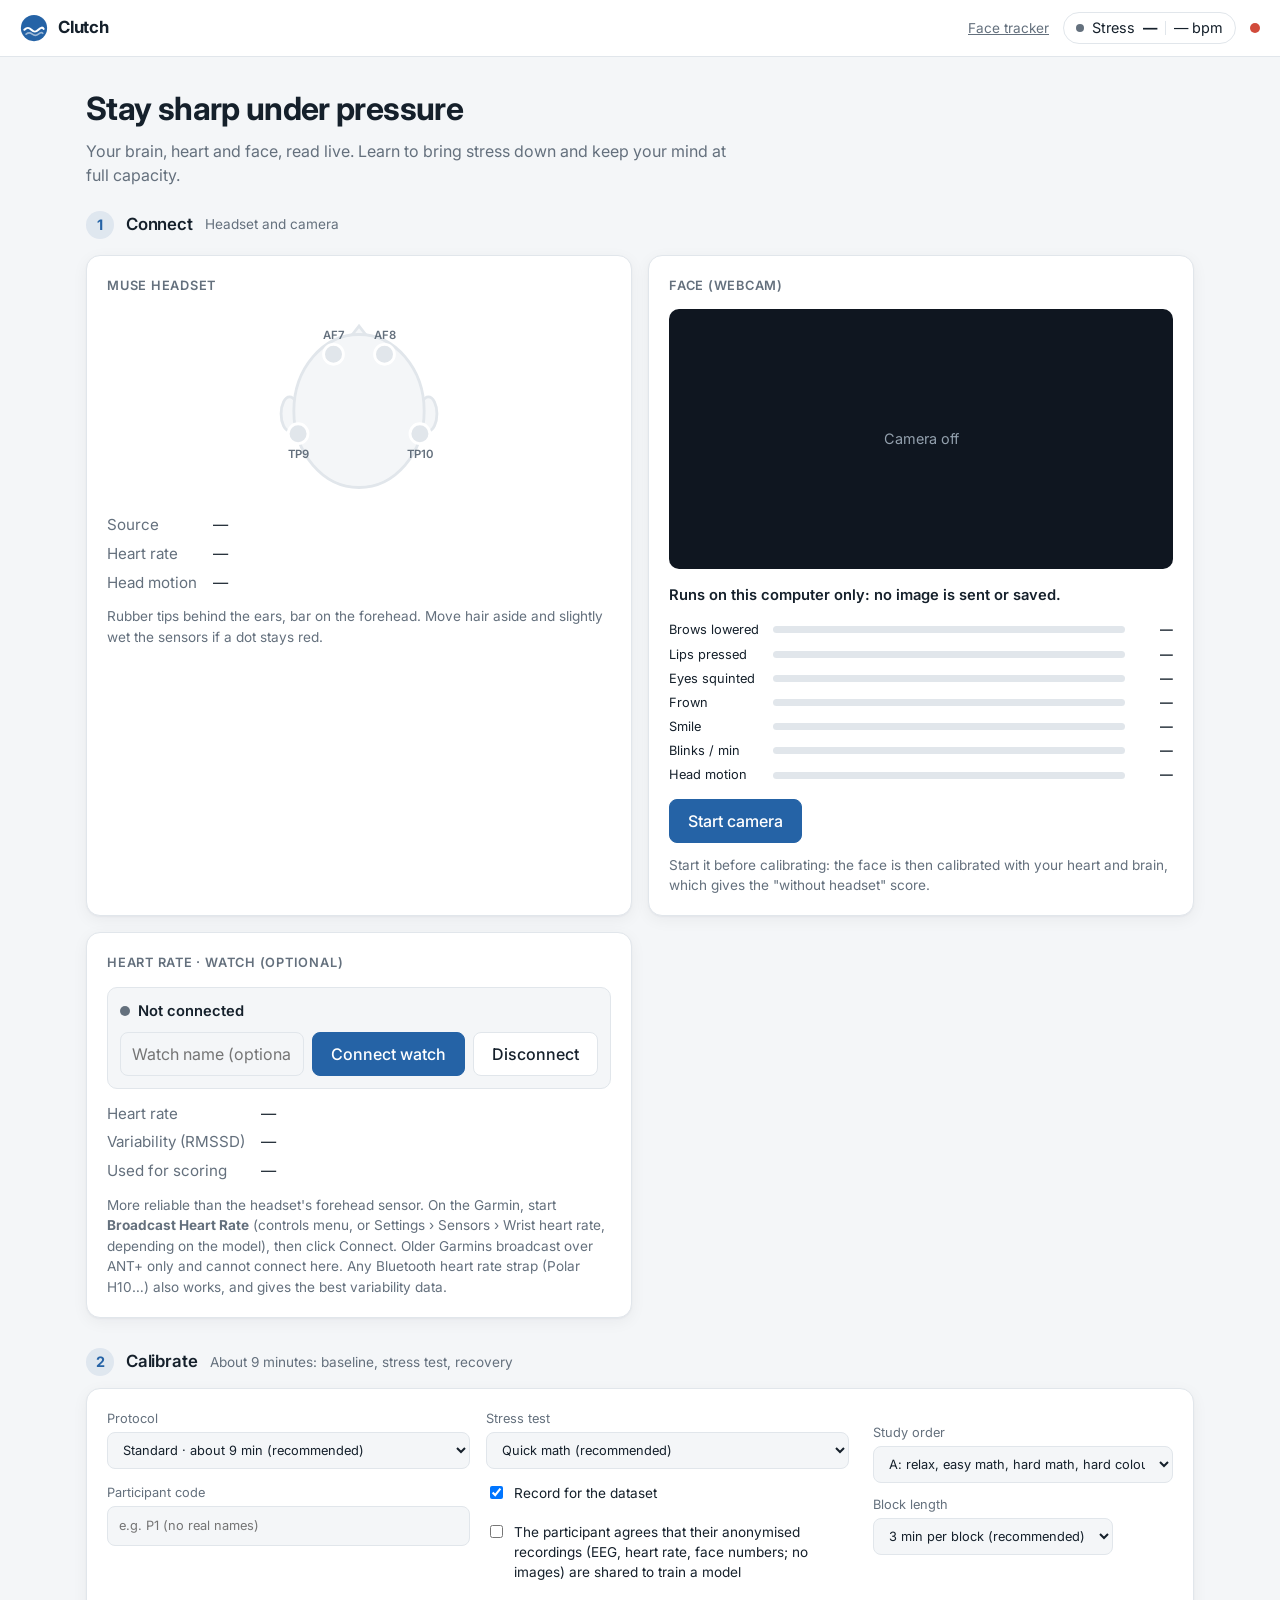
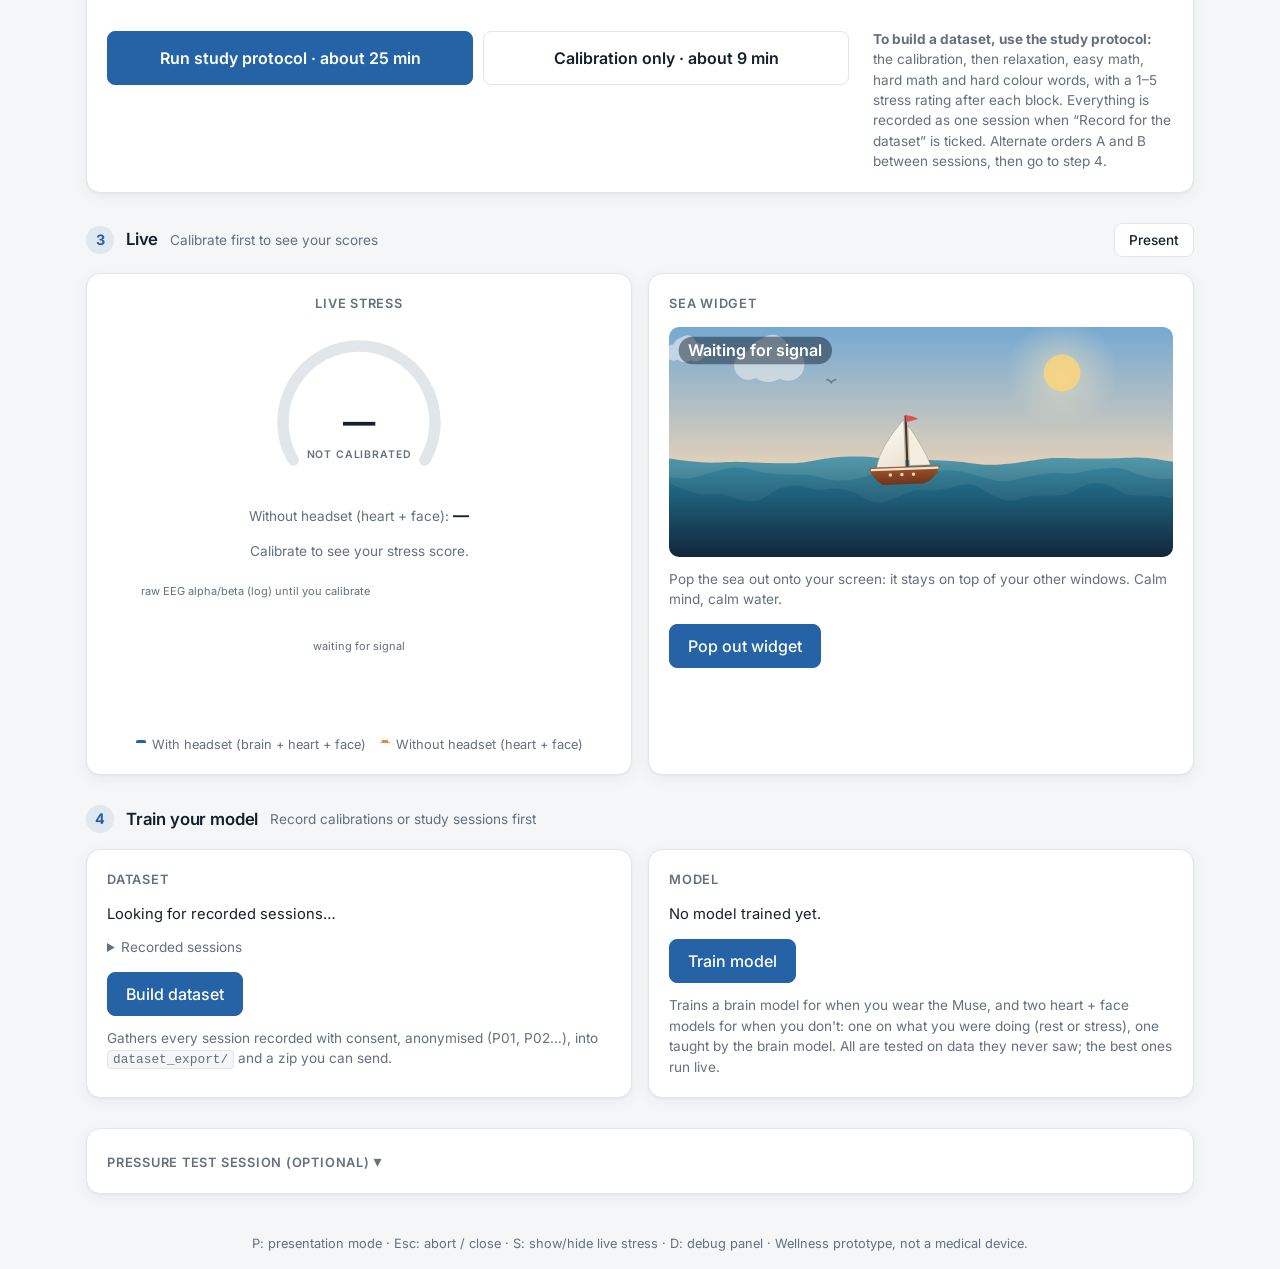
==== frontend/index.html @ f568e468 "Merge Riley's personal model; gauge: brain model with the headset, then personal model, trained hear" ====
<!doctype html>
<html lang="en">
<head>
  <meta charset="utf-8">
  <meta name="viewport" content="width=device-width, initial-scale=1">
  <title>Clutch</title>
  <!-- Font loads in the background so a slow network never blocks the page (falls back to system fonts) -->
  <link rel="stylesheet" href="https://fonts.googleapis.com/css2?family=Inter:wght@400;500;600;700&display=swap" media="print" onload="this.media='all'">
  <link rel="stylesheet" href="style.css">
</head>
<body>
  <header class="topbar">
    <div class="brand">
      <svg class="logo" viewBox="0 0 32 32" aria-hidden="true">
        <circle cx="16" cy="16" r="15" fill="var(--accent)"/>
        <path d="M5 18c3-3 5-3 8 0s5 3 8 0 5-3 6-1" fill="none" stroke="#fff" stroke-width="2.4" stroke-linecap="round"/>
        <path d="M7 23c2.5-2 4.5-2 7 0s4.5 2 7 0 4-2 5-1" fill="none" stroke="rgba(255,255,255,.55)" stroke-width="2" stroke-linecap="round"/>
      </svg>
      Clutch
    </div>
    <div class="topbar-right">
      <span id="phase-label" class="muted"></span>
      <a class="muted small" href="face.html" target="_blank">Face tracker</a>
      <span class="pill" id="live-pill" title="Live stress (press S to hide)">
        <span class="pill-dot" id="pill-dot"></span>
        Stress <b data-live="stress">—</b>
        <span class="sep"></span>
        <span data-live="hr">— bpm</span>
      </span>
      <span class="conn" id="conn" title="Connection to the Python server"></span>
    </div>
  </header>

  <main>
    <!-- SETUP -->
    <section id="screen-setup" class="screen active">
      <div class="hero">
        <h1>Stay sharp under pressure</h1>
        <p class="lead">Your brain, heart and face, read live. Learn to bring stress down and keep your mind at full capacity.</p>
      </div>

      <!-- STEP 1: CONNECT -->
      <div class="step-block">
        <div class="step-title"><span class="step-num" id="sn-1">1</span><h2>Connect</h2>
          <span class="step-state" id="ss-1">Headset and camera</span></div>
        <div class="grid two">
          <div class="card">
            <h2>Muse headset</h2>
            <div class="hs" id="hs-box" hidden>
              <div class="hs-status"><span class="hs-dot" id="hs-dot"></span><span id="hs-text">Not connected</span></div>
              <div class="hs-controls">
                <input id="hs-name" type="text" placeholder="Muse name (optional), e.g. Muse-3724" autocomplete="off">
                <button id="hs-connect" class="primary">Connect</button>
                <button id="hs-disconnect">Disconnect</button>
              </div>
              <p class="hs-log" id="hs-log"></p>
            </div>
            <div class="head-wrap" id="head-diagram"></div>
            <ul class="contact-why" id="contact-why"></ul>
            <dl class="stats">
              <dt>Source</dt><dd id="source-label">—</dd>
              <dt>Heart rate</dt><dd data-live="hr">—</dd>
              <dt>Head motion</dt><dd data-live="motion">—</dd>
            </dl>
            <p class="error" id="engine-error" hidden></p>
            <p class="hint">Rubber tips behind the ears, bar on the forehead. Move hair aside and slightly wet the
              sensors if a dot stays red.</p>
          </div>

          <div class="card">
            <h2>Face (webcam)</h2>
            <div class="cam">
              <video id="cam-video" playsinline muted></video>
              <canvas id="cam-overlay"></canvas>
              <div class="cam-off" id="cam-off">Camera off</div>
            </div>
            <p class="hs-status small" id="cam-status">Runs on this computer only: no image is sent or saved.</p>
            <div class="face-bars" id="face-bars"></div>
            <div class="row"><button id="cam-toggle" class="primary">Start camera</button></div>
            <p class="hint">Start it before calibrating: the face is then calibrated with your heart and brain, which
              gives the "without headset" score.</p>
          </div>

          <div class="card">
            <h2>Heart rate · watch (optional)</h2>
            <div class="hs">
              <div class="hs-status"><span class="hs-dot" id="watch-dot"></span><span id="watch-text">Not connected</span></div>
              <div class="hs-controls">
                <input id="watch-name" type="text" placeholder="Watch name (optional), e.g. Forerunner" autocomplete="off">
                <button id="watch-connect" class="primary">Connect watch</button>
                <button id="watch-disconnect">Disconnect</button>
              </div>
            </div>
            <dl class="stats">
              <dt>Heart rate</dt><dd id="watch-bpm">—</dd>
              <dt>Variability (RMSSD)</dt><dd id="watch-hrv">—</dd>
              <dt>Used for scoring</dt><dd id="watch-used">—</dd>
            </dl>
            <p class="hint">More reliable than the headset's forehead sensor. On the Garmin, start <b>Broadcast Heart
              Rate</b> (controls menu, or Settings › Sensors › Wrist heart rate, depending on the model), then click
              Connect. Older Garmins broadcast over ANT+ only and cannot connect here. Any Bluetooth heart rate strap
              (Polar H10…) also works, and gives the best variability data.</p>
          </div>
        </div>
      </div>

      <!-- STEP 2: CALIBRATE -->
      <div class="step-block">
        <div class="step-title"><span class="step-num" id="sn-2">2</span><h2>Calibrate</h2>
          <span class="step-state" id="ss-2">About 9 minutes: baseline, stress test, recovery</span></div>
        <div class="card calib-card">
          <div class="calib-grid">
            <label>Protocol
              <select id="protocol">
                <option value="standard">Standard · about 9 min (recommended)</option>
                <option value="short">Short · about 3 min (demo)</option>
              </select>
            </label>
            <label>Stress test
              <select id="stressor">
                <option value="math">Quick math (recommended)</option>
                <option value="stroop">Colour words (Stroop)</option>
                <option value="serial">Count down 1022 − 13 (hardest)</option>
              </select>
            </label>
            <label>Participant code
              <input id="ds-participant" type="text" placeholder="e.g. P1 (no real names)" autocomplete="off">
            </label>
            <div class="calib-checks">
              <label class="check"><input type="checkbox" id="ds-record" checked> Record for the dataset</label>
              <label class="check"><input type="checkbox" id="ds-consent"> The participant agrees that their anonymised
                recordings (EEG, heart rate, face numbers; no images) are shared to train a model</label>
            </div>
          </div>
          <div class="study-form">
            <label>Study order
              <select id="study-order">
                <option value="A">A: relax, easy math, hard math, hard colour words</option>
                <option value="B">B: relax, hard colour words, hard math, easy math</option>
              </select>
            </label>
            <label>Block length
              <select id="study-block">
                <option value="180">3 min per block (recommended)</option>
                <option value="120">2 min per block</option>
              </select>
            </label>
          </div>
          <div class="calib-buttons">
            <button id="btn-study" class="primary big-btn">Run study protocol · about 25 min</button>
            <button id="btn-calibrate" class="big-btn">Calibration only · about 9 min</button>
          </div>
          <p class="hint" id="ds-status"><b>To build a dataset, use the study protocol:</b> the calibration, then
            relaxation, easy math, hard math and hard colour words, with a 1–5 stress rating after each block. Everything
            is recorded as one session when “Record for the dataset” is ticked. Alternate orders A and B between sessions,
            then go to step 4.</p>
        </div>
      </div>

      <!-- STEP 3: LIVE -->
      <div class="step-block">
        <div class="step-title"><span class="step-num" id="sn-3">3</span><h2>Live</h2>
          <span class="step-state" id="ss-3">Calibrate first to see your scores</span>
          <button id="btn-present" class="present-btn" title="Full-screen view for a jury or a projector (P)">Present</button></div>
        <div class="grid two">
          <div class="card center">
            <h2>Live stress</h2>
            <div class="gauge" data-size="lg"></div>
            <div class="chips" id="signal-chips"></div>
            <p class="muted small" id="score-source"></p>
            <p class="body-score">Without headset (heart + face): <b data-live="stress-body">—</b></p>
            <p class="body-score" id="personal-score" hidden title="Ridge regression trained on your calibration: heart + face predict your EEG stress">Your personal model (heart + face): <b>—</b></p>
            <p class="body-score" id="ml-score-headset" hidden>Trained model with headset (brain): <b>—</b></p>
            <p class="body-score" id="ml-score" hidden>Trained model without headset (heart + face): <b data-live="stress-ml">—</b></p>
            <p class="muted small" id="calib-note">Calibrate to see your stress score.</p>
            <canvas id="chart-setup" class="chart" aria-label="Both scores over the last two minutes"></canvas>
            <div class="legend chart-legend">
              <span><i class="line-full"></i>With headset (brain + heart + face)</span>
              <span><i class="line-body"></i>Without headset (heart + face)</span>
            </div>
          </div>

          <div class="card">
            <h2>Sea widget</h2>
            <canvas id="sea-preview" class="sea-preview tall" aria-label="Boat on the sea, waves follow your stress"></canvas>
            <p class="hint">Pop the sea out onto your screen: it stays on top of your other windows. Calm mind, calm water.</p>
            <div class="row"><button id="btn-widget" class="primary">Pop out widget</button></div>
          </div>
        </div>
      </div>

      <!-- STEP 4: DATASET AND MODEL -->
      <div class="step-block">
        <div class="step-title"><span class="step-num" id="sn-4">4</span><h2>Train your model</h2>
          <span class="step-state" id="ss-4">Record calibrations or study sessions first</span></div>
        <div class="grid two">
          <div class="card">
            <h2>Dataset</h2>
            <p class="tr-line" id="tr-sessions">Looking for recorded sessions…</p>
            <details class="tr-details"><summary>Recorded sessions</summary><table class="mini" id="tr-session-table"></table></details>
            <div class="row"><button id="btn-build" class="primary">Build dataset</button></div>
            <p class="hint" id="tr-dataset">Gathers every session recorded with consent, anonymised (P01, P02…), into
              <code>dataset_export/</code> and a zip you can send.</p>
            <pre class="job-log" id="tr-log-dataset" hidden></pre>
          </div>
          <div class="card">
            <h2>Model</h2>
            <p class="tr-line" id="tr-model">No model trained yet.</p>
            <div class="row"><button id="btn-train" class="primary">Train model</button></div>
            <p class="hint">Trains a brain model for when you wear the Muse, and two heart + face models for when you
              don't: one on what you were doing (rest or stress), one taught by the brain model. All are tested on data
              they never saw; the best ones run live.</p>
            <pre class="job-log" id="tr-log-train" hidden></pre>
          </div>
        </div>

        <div id="tr-results" hidden>
          <div class="tr-kpis" id="tr-kpis"></div>
          <p class="hint tr-auc-note">AUC = how often a stress second scores above a calm second, on data the model
            never saw: 0.5 is a coin flip, 1.0 is perfect.</p>
          <div class="grid two">
            <div class="card"><h2>Which signals separate calm from stress</h2><div class="svg-chart" id="ch-models"></div></div>
            <div class="card"><h2>Learning curve</h2><div class="svg-chart" id="ch-learning"></div>
              <p class="hint" id="ch-learning-note"></p></div>
            <div class="card"><div class="card-head"><h2>Score on unseen data</h2><select id="tr-session-pick"></select></div>
              <div class="svg-chart" id="ch-timeline"></div>
              <p class="hint">10 s averages. Shaded: calm phases (green) and stress phases (red). The score should rise in red and fall in green.</p></div>
            <div class="card"><h2>Progress across trainings</h2><div class="svg-chart" id="ch-history"></div>
              <p class="hint" id="ch-history-note"></p></div>
          </div>
        </div>
      </div>

      <!-- OPTIONAL: PRESSURE TEST SESSION -->
      <details class="card session-card more">
        <summary><h2>Pressure test session (optional)</h2></summary>
        <p class="hint" id="durations"></p>
        <div class="session-form">
          <label>Participant
            <input id="participant" type="text" placeholder="e.g. P1" autocomplete="off">
          </label>
          <label>Reset condition
            <select id="condition">
              <option value="breathing">Guided breathing</option>
              <option value="rest">Quiet rest (control)</option>
            </select>
          </label>
          <button id="btn-start" class="primary">Start session</button>
        </div>
      </details>

      <div class="card debug" id="debug" hidden>
        <h2>Debug (simulated headset)</h2>
        <label>Force stress <input id="mock-stress" type="range" min="0" max="1" step="0.05" value="0.3">
          <span id="mock-stress-val">auto</span></label>
        <button id="mock-auto">Back to auto</button>
        <span class="muted" id="mock-true"></span>
      </div>
    </section>

    <!-- CALIBRATION (protocol and references: docs/methods.md) -->
    <section id="screen-calibration" class="screen">
      <div class="steps" id="calib-steps"></div>

      <!-- Baseline: low-demand "vanilla" task (Jennings et al., 1992), eyes open -->
      <div id="calib-rest" class="center calib-part" hidden>
        <h1>Baseline</h1>
        <p class="lead">Sit comfortably and keep your eyes on the circle. Press <b>Space</b> each time it turns
          <b class="blue-word">blue</b>. Nothing else to do: this records what <b>calm</b> looks like for you.</p>
        <div class="vanilla-wrap"><div class="vanilla" id="vanilla"></div></div>
        <div class="progress"><div class="bar" id="calib-bar"></div></div>
        <p class="timer" id="calib-timer"></p>
        <div class="contact small" data-live="contact"></div>
      </div>

      <!-- Self-report: STAI-6 (Marteau & Bekker, 1992) -->
      <div id="calib-survey" class="calib-part" hidden>
        <h1>How do you feel right now?</h1>
        <p class="lead">Answer quickly, about this very moment. There are no right or wrong answers.</p>
        <form id="stai-form" class="stai"></form>
        <button id="stai-submit" class="primary" disabled>Continue</button>
      </div>

      <!-- Stressor: TSST serial subtraction (Kirschbaum et al., 1993) with MIST time pressure and
           social comparison (Dedovic et al., 2005) -->
      <div id="calib-stress" class="center calib-part" hidden>
        <h1>Stress test</h1>
        <p class="lead" id="stress-lead"></p>
        <div class="big-timer" id="sub-timer">120</div>
        <div class="problem" id="sub-prompt"></div>
        <input id="sub-answer" class="answer" type="text" inputmode="numeric" autocomplete="off" placeholder="Next number, then Enter">
        <div class="stroop-keys" id="stroop-keys" hidden>
          <span><kbd>R</kbd> red</span><span><kbd>G</kbd> green</span><span><kbd>B</kbd> blue</span><span><kbd>Y</kbd> yellow</span>
        </div>
        <div class="progress thin"><div class="bar" id="sub-limit-bar"></div></div>
        <div class="feedback" id="sub-feedback"></div>
        <div class="compare">
          <div class="cmp-row"><span>You</span><div class="cmp-track"><div class="cmp-bar you" id="cmp-you"></div></div><b id="cmp-you-val">0%</b></div>
          <div class="cmp-row"><span>Average participant</span><div class="cmp-track"><div class="cmp-bar avg" id="cmp-avg"></div></div><b id="cmp-avg-val">0%</b></div>
        </div>
        <div class="contact small" data-live="contact"></div>
      </div>

      <!-- Recovery: quiet rest after the stressor -->
      <div id="calib-recovery" class="center calib-part" hidden>
        <h1>Recovery</h1>
        <p class="lead">The test is over. Sit quietly, eyes open on the dot, and let your body settle.</p>
        <div class="fixation"></div>
        <div class="progress"><div class="bar" id="rec-bar"></div></div>
        <p class="timer" id="rec-timer"></p>
      </div>

      <!-- Study protocol: relaxation block (EPIStress used a relaxation video), eyes open -->
      <div id="calib-relax" class="center calib-part" hidden>
        <h1>Relax</h1>
        <p class="lead">Watch the sea, breathe normally and keep your eyes open. Nothing to do.</p>
        <canvas id="relax-sea" class="relax-sea" aria-label="Calm sea"></canvas>
        <div class="progress"><div class="bar" id="relax-bar"></div></div>
        <p class="timer" id="relax-timer"></p>
        <div class="contact small" data-live="contact"></div>
      </div>

      <!-- Study protocol: stress rating after each block (1-5, as in EPIStress) -->
      <div id="calib-rating" class="center calib-part" hidden>
        <h1>How stressed did you feel during that block?</h1>
        <p class="lead" id="rating-block"></p>
        <div class="rating-row" id="rating-row"></div>
        <p class="hint">Click a number or press 1-5.</p>
      </div>

      <div id="calib-study" class="calib-part" hidden>
        <h1>Study complete</h1>
        <p class="lead" id="study-lead"></p>
        <table class="mini study-table" id="study-table"></table>
        <p class="hint">Export the recording with tools/export_dataset.py, then run python ml/run.py dataset_export.</p>
        <div class="row"><button id="study-done" class="primary">Done</button></div>
      </div>

      <div id="calib-report" class="calib-part" hidden>
        <h1>Your stress profile</h1>
        <p class="lead" id="report-lead"></p>
        <div class="report-grid" id="report-signals"></div>
        <p class="insight" id="report-summary"></p>
        <p class="hint" id="report-debrief"></p>
        <details class="refs">
          <summary>Method and references</summary>
          <p>Baseline: low-demand "vanilla" task with eyes open (Jennings et al., 1992; Barry et al., 2007).
            Stressor: quick math in the style of the Montreal Imaging Stress Task (Dedovic et al., 2005), colour words
            (Stroop, 1935; Renaud &amp; Blondin, 1997) or serial subtraction from the Trier Social Stress Test
            (Kirschbaum et al., 1993), all with MIST time pressure and social comparison; uncontrollable,
            socially evaluated tasks give the strongest stress responses (Dickerson &amp; Kemeny, 2004). Self-report:
            six-item STAI (Marteau &amp; Bekker, 1992). Signal selection: Cohen's d &ge; 0.5 (Cohen, 1988).
            EEG band power: Welch (1967); alpha and cognitive state: Klimesch (1999); Muse validity: Krigolson et al. (2017).
            Full list: docs/methods.md.</p>
        </details>
        <div class="row">
          <button id="calib-continue" class="primary">Continue</button>
          <button id="calib-retry">Redo calibration</button>
        </div>
      </div>
    </section>

    <!-- TASK (warm-up, round 1, round 2) -->
    <section id="screen-task" class="screen">
      <div class="task-head">
        <h1 id="task-title">Round 1</h1>
        <div class="task-meta">
          <span>Score <b id="task-score">0</b></span>
          <span class="timer big-timer" id="task-timer">90</span>
        </div>
      </div>
      <p class="lead" id="task-instructions"></p>
      <div class="problem" id="problem">—</div>
      <input id="answer" class="answer" type="text" inputmode="numeric" autocomplete="off" placeholder="Answer, then Enter">
      <div class="progress thin" id="problem-bar-wrap"><div class="bar" id="problem-bar"></div></div>
      <div class="feedback" id="feedback"></div>
      <div class="press-start" id="task-ready">
        <p id="task-ready-text"></p>
        <button class="primary" id="task-go">Start</button>
      </div>
    </section>

    <!-- RESET -->
    <section id="screen-reset" class="screen">
      <div class="center">
        <h1 id="reset-title">Breathe</h1>
        <p class="lead" id="reset-lead"></p>
        <div class="breath-wrap" id="breath-wrap">
          <div class="breath" id="breath"></div>
          <div class="breath-label" id="breath-label">Breathe in</div>
        </div>
        <div class="reset-live" id="reset-live">
          <div class="gauge" data-size="md"></div>
          <div class="hr-block"><span class="muted">Heart rate</span><div class="big" data-live="hr-big">—</div><span class="muted">bpm</span></div>
        </div>
        <canvas id="chart-reset" class="chart"></canvas>
        <p class="timer" id="reset-timer"></p>
      </div>
    </section>

    <!-- RESULTS -->
    <section id="screen-results" class="screen">
      <p class="eyebrow" id="results-eyebrow"></p>
      <h1 class="headline" id="results-headline"></h1>
      <div class="stat-cards" id="stat-cards"></div>

      <div class="grid two">
        <div class="card">
          <h2>What stress costs you</h2>
          <p class="insight" id="perf-insight"></p>
          <canvas id="chart-perf" class="chart tall"></canvas>
          <p class="hint">Accuracy and response time for every answer in both rounds, grouped by your stress at that moment.</p>
        </div>
        <div class="card">
          <h2>Stress over the session</h2>
          <canvas id="chart-results" class="chart tall"></canvas>
          <div class="legend" id="results-legend"></div>
        </div>
      </div>
      <p class="muted small" id="results-file"></p>
      <div class="row">
        <button id="btn-new" class="primary">New session</button>
        <button id="btn-widget-2">Pop out widget</button>
      </div>
    </section>
  </main>

  <!-- Presentation mode: big, readable from the back of a room (P to toggle, Esc to close) -->
  <div class="present" id="present" hidden>
    <button class="present-close" id="present-close">Close (Esc)</button>
    <div class="present-scores">
      <div class="pscore"><span>With headset</span><b id="p-full">—</b><small>brain + heart + face</small></div>
      <div class="pscore body"><span>Without headset</span><b id="p-body">—</b><small>heart + face only</small></div>
    </div>
    <canvas id="present-sea" class="present-sea" aria-label="Boat on the sea, waves follow stress"></canvas>
    <canvas id="present-chart" class="present-chart" aria-label="Both scores over the last three minutes"></canvas>
    <div class="legend chart-legend present-legend">
      <span><i class="line-full"></i>With headset</span><span><i class="line-body"></i>Without headset</span>
    </div>
  </div>

  <footer class="muted">P: presentation mode · Esc: abort / close · S: show/hide live stress · D: debug panel · Wellness prototype, not a medical device.</footer>
  <script src="widget.js"></script>
  <script src="app.js"></script>
  <script src="training.js"></script>
  <script type="module" src="face-sensor.js"></script>
</body>
</html>
---- frontend/style.css ----
:root {
  --bg: #f4f6f8;
  --surface: #ffffff;
  --text: #15202b;
  --muted: #64707d;
  --border: #e1e6eb;
  --accent: #2563a6;
  --accent-soft: rgba(37, 99, 166, 0.1);
  --good: #1f9d6b;
  --fair: #d08a12;
  --bad: #d14b3b;
  --shadow: 0 1px 2px rgba(16, 24, 40, 0.04), 0 4px 16px rgba(16, 24, 40, 0.05);
  --radius: 14px;
  color-scheme: light;
}

@media (prefers-color-scheme: dark) {
  :root:not([data-theme="light"]) {
    --bg: #0f1620;
    --surface: #17212d;
    --text: #e8edf2;
    --muted: #93a0ad;
    --border: #253241;
    --accent: #5b9be0;
    --accent-soft: rgba(91, 155, 224, 0.14);
    --shadow: none;
    color-scheme: dark;
  }
}
:root[data-theme="dark"] {
  --bg: #0f1620; --surface: #17212d; --text: #e8edf2; --muted: #93a0ad; --border: #253241;
  --accent: #5b9be0; --accent-soft: rgba(91, 155, 224, 0.14); --shadow: none; color-scheme: dark;
}

* { box-sizing: border-box; }
[hidden] { display: none !important; }
body {
  margin: 0;
  background: var(--bg);
  color: var(--text);
  font: 16px/1.5 Inter, system-ui, -apple-system, "Segoe UI", Roboto, sans-serif;
  min-height: 100vh;
  display: flex;
  flex-direction: column;
  transition: background 1.2s ease, color 1.2s ease;
}
main { flex: 1; width: 100%; max-width: 1140px; margin: 0 auto; padding: 28px 16px; }
h1 { font-size: 2rem; margin: 0 0 6px; font-weight: 700; letter-spacing: -0.02em; }
h2 { font-size: 0.8rem; margin: 0 0 14px; font-weight: 600; text-transform: uppercase; letter-spacing: 0.06em; color: var(--muted); }
.lead { color: var(--muted); margin: 0 0 24px; max-width: 640px; }
.muted { color: var(--muted); }
.small { font-size: 0.85rem; }
.hint { color: var(--muted); font-size: 0.85rem; margin: 12px 0 0; }
.error { color: var(--bad); font-size: 0.9rem; }
.center { text-align: center; }
.center .lead { margin-left: auto; margin-right: auto; }
.row { display: flex; gap: 10px; flex-wrap: wrap; margin-top: 14px; }

/* Top bar */
.topbar {
  display: flex; justify-content: space-between; align-items: center;
  padding: 12px 20px; border-bottom: 1px solid var(--border); background: var(--surface);
  position: sticky; top: 0; z-index: 5; transition: background 1.2s ease, border-color 1.2s ease;
}
.brand { display: flex; align-items: center; gap: 10px; font-weight: 700; font-size: 1.05rem; letter-spacing: -0.01em; }
.logo { width: 28px; height: 28px; }
.topbar-right { display: flex; align-items: center; gap: 14px; font-size: 0.9rem; }
.pill { border: 1px solid var(--border); border-radius: 999px; padding: 4px 12px; display: flex; gap: 8px; align-items: center; background: var(--surface); }
.pill .sep { width: 1px; height: 14px; background: var(--border); }
.pill.hidden { visibility: hidden; }
.pill-dot { width: 8px; height: 8px; border-radius: 50%; background: var(--muted); transition: background 0.6s; }
.conn { width: 10px; height: 10px; border-radius: 50%; background: var(--bad); }
.conn.on { background: var(--good); }

.screen { display: none; animation: fade-in 0.45s ease; }
.screen.active { display: block; }
@keyframes fade-in { from { opacity: 0; transform: translateY(6px); } to { opacity: 1; transform: none; } }

.hero { margin-bottom: 22px; }

/* Presentation mode */
.present {
  position: fixed; inset: 0; z-index: 50; padding: 28px 36px; color: #eef4f8;
  background: radial-gradient(ellipse at 50% 20%, #1d3a52 0%, #0f1c2a 60%, #0a121b 100%);
  display: grid; grid-template-columns: minmax(260px, 1fr) 2fr; grid-template-rows: 1fr auto auto; gap: 18px 28px;
}
.present-close { position: absolute; top: 14px; right: 18px; background: rgba(255, 255, 255, 0.08); color: #eef4f8; border-color: rgba(255, 255, 255, 0.2); }
.present-scores { display: grid; gap: 18px; align-content: center; }
.pscore { display: grid; gap: 2px; padding: 18px 22px; border-radius: 16px; background: rgba(255, 255, 255, 0.05); border: 1px solid rgba(255, 255, 255, 0.1); }
.pscore span { font-size: 1rem; text-transform: uppercase; letter-spacing: 0.08em; color: #a9bccb; font-weight: 600; }
.pscore b { font-size: clamp(4rem, 9vw, 7.5rem); line-height: 1; font-variant-numeric: tabular-nums; transition: color 0.6s; }
.pscore small { color: #a9bccb; font-size: 0.95rem; }
.pscore.body { border-style: dashed; }
.present-sea { width: 100%; height: 100%; min-height: 240px; border-radius: 16px; }
.present-chart { grid-column: 1 / -1; width: 100%; height: 26vh; }
.present-legend { grid-column: 1 / -1; color: #a9bccb; font-size: 0.95rem; }
.present .chart-legend .line-full { border-color: #5b9be0; }
@media (max-width: 760px) {
  .present { grid-template-columns: 1fr; grid-template-rows: auto 200px auto auto; overflow: auto; padding: 20px 16px; }
}

/* Home page: three numbered steps */
.step-block { margin-bottom: 30px; }
.step-title { display: flex; align-items: center; gap: 12px; margin-bottom: 12px; flex-wrap: wrap; }
.step-title h2 { margin: 0; font-size: 1.05rem; text-transform: none; letter-spacing: -0.01em; color: var(--text); }
.step-num { width: 28px; height: 28px; border-radius: 50%; display: inline-flex; align-items: center; justify-content: center;
  font-weight: 700; font-size: 0.9rem; background: var(--accent-soft); color: var(--accent); transition: background 0.4s, color 0.4s; }
.step-num.done { background: var(--good); color: #fff; }
.step-state { color: var(--muted); font-size: 0.85rem; }
.step-state.ok { color: var(--good); font-weight: 500; }
.present-btn { margin-left: auto; padding: 6px 14px; font-size: 0.85rem; }
.calib-card { display: grid; grid-template-columns: 1fr minmax(220px, 300px); gap: 24px; align-items: start; }
.calib-grid { display: grid; grid-template-columns: 1fr 1fr; gap: 4px 16px; }
.calib-grid label { margin-bottom: 10px; }
.calib-checks { display: grid; gap: 8px; align-content: center; }
.calib-actions { display: grid; gap: 10px; }
.big-btn { padding: 14px 18px; font-size: 1rem; font-weight: 600; }
.calib-actions .hint { margin: 0; }
.sea-preview.tall { height: 230px; }
.chart-legend { justify-content: center; margin-top: 6px; }
.chart-legend i { display: inline-block; width: 16px; height: 0; border-top: 3px solid; vertical-align: 3px; margin-right: 6px; }
.chart-legend .line-full { border-color: var(--accent); }
.chart-legend .line-body { border-color: #e08a3c; border-top-style: dashed; }
details.more summary { cursor: pointer; list-style: none; }
details.more summary::-webkit-details-marker { display: none; }
details.more summary h2 { display: inline; margin: 0; }
details.more summary::after { content: " ▾"; color: var(--muted); }
details.more[open] summary { margin-bottom: 12px; }
details.more .session-form { margin-top: 8px; }
@media (max-width: 760px) {
  .calib-card { grid-template-columns: 1fr; }
  .calib-grid { grid-template-columns: 1fr; }
}
.grid { display: grid; grid-template-columns: repeat(auto-fit, minmax(300px, 1fr)); gap: 16px; }
.grid.two { grid-template-columns: repeat(auto-fit, minmax(380px, 1fr)); margin-top: 16px; }
.card { background: var(--surface); border: 1px solid var(--border); border-radius: var(--radius); padding: 20px; box-shadow: var(--shadow); }
.card.warn { border-color: var(--fair); margin: 24px auto 0; max-width: 560px; }
.session-card { margin-top: 0; }
.session-card h2 { margin-bottom: 4px; }
.session-card .hint { margin: 0; max-width: 360px; }
.session-form { display: flex; gap: 12px; align-items: flex-end; flex-wrap: wrap; }
.session-form label { margin: 0; min-width: 160px; }
.dataset-card { margin-top: 16px; }
.dataset-form { display: grid; grid-template-columns: minmax(180px, 240px) 1fr; gap: 6px 20px; align-items: center; }
.dataset-form label { margin: 0; }
label.check { display: flex; gap: 8px; align-items: flex-start; color: var(--text); font-size: 0.85rem; }
label.check input { margin-top: 3px; }
.dataset-form label.check:last-child { grid-column: 1 / -1; }
code { font: 0.8rem ui-monospace, Consolas, monospace; background: var(--bg); border: 1px solid var(--border); border-radius: 4px; padding: 1px 5px; }
@media (max-width: 600px) { .dataset-form { grid-template-columns: 1fr; } }
.debug { margin-top: 16px; display: flex; flex-wrap: wrap; gap: 16px; align-items: center; }
.debug h2 { margin: 0; }

label { display: block; font-size: 0.8rem; color: var(--muted); margin-bottom: 12px; }
input[type="text"], select {
  display: block; width: 100%; margin-top: 4px; padding: 9px 11px; font: inherit; color: var(--text);
  background: var(--bg); border: 1px solid var(--border); border-radius: 8px;
}
button {
  font: inherit; font-weight: 500; padding: 9px 18px; border-radius: 8px; border: 1px solid var(--border);
  background: var(--surface); color: var(--text); cursor: pointer; transition: filter 0.15s, transform 0.1s;
}
button.primary { background: var(--accent); color: #fff; border-color: var(--accent); }
button:hover { filter: brightness(1.06); }
button:active { transform: translateY(1px); }
button:disabled { opacity: 0.5; cursor: default; }

.stats { display: grid; grid-template-columns: auto 1fr; gap: 6px 16px; margin: 14px 0 0; font-size: 0.95rem; }
.stats dt { color: var(--muted); }
.stats dd { margin: 0; font-variant-numeric: tabular-nums; }

/* Head diagram (top view) */
.head-wrap { display: flex; justify-content: center; }
.head-wrap svg { width: 170px; height: auto; }
.head-wrap .skull { fill: var(--bg); stroke: var(--border); stroke-width: 2; }
.head-wrap .sensor { fill: var(--border); stroke: var(--surface); stroke-width: 2; transition: fill 0.5s; }
.head-wrap .sensor.good { fill: var(--good); }
.head-wrap .sensor.fair { fill: var(--fair); }
.head-wrap .sensor.bad { fill: var(--bad); }
.head-wrap text { font-size: 8px; fill: var(--muted); font-weight: 600; }

.contact { display: flex; gap: 14px; }
.contact .sensor { display: flex; flex-direction: column; align-items: center; font-size: 0.75rem; color: var(--muted); gap: 4px; }
.contact .dot { width: 20px; height: 20px; border-radius: 50%; background: var(--border); transition: background 0.5s; }
.contact .dot.good { background: var(--good); }
.contact .dot.fair { background: var(--fair); }
.contact .dot.bad { background: var(--bad); }
.contact.small { justify-content: center; margin-top: 18px; }

/* Face camera */
.cam { position: relative; width: 100%; aspect-ratio: 4 / 3; max-height: 260px; background: #0f1620; border-radius: 10px; overflow: hidden; }
.cam video, .cam canvas { position: absolute; inset: 0; width: 100%; height: 100%; object-fit: cover; }
.cam video { transform: scaleX(-1); }   /* mirror, like a selfie */
.cam-off { position: absolute; inset: 0; display: flex; align-items: center; justify-content: center; color: #93a0ad; font-size: 0.9rem; }
.face-bars { display: grid; gap: 5px; margin-top: 10px; font-size: 0.8rem; }
.face-bar { display: grid; grid-template-columns: 96px 1fr 40px; align-items: center; gap: 8px; }
.face-bar .track { height: 7px; background: var(--border); border-radius: 4px; overflow: hidden; }
.face-bar .fill { height: 100%; width: 0; background: var(--accent); transition: width 0.4s; }
.face-bar b { font-variant-numeric: tabular-nums; text-align: right; font-weight: 600; }
.brain-row { display: grid; grid-template-columns: 120px 1fr; gap: 12px; align-items: center; margin-top: 6px; }
.mini-head { width: 120px; height: auto; }
.mini-head .skull { fill: var(--bg); stroke: var(--border); stroke-width: 2; }
.mini-head text { font-size: 8px; fill: var(--muted); font-weight: 600; }
table.mini { width: 100%; border-collapse: collapse; font-size: 0.82rem; margin-top: 6px; font-variant-numeric: tabular-nums; }
table.mini td { padding: 3px 4px; border-bottom: 1px solid var(--border); }
table.mini td:not(:first-child) { text-align: right; }
.body-score { margin: 8px 0 0; font-size: 0.85rem; color: var(--muted); }
.body-score b { color: var(--text); font-size: 1rem; }

/* Headset connection */
.hs { border: 1px solid var(--border); border-radius: 10px; padding: 12px; margin-bottom: 14px; background: var(--bg); }
.hs-status { display: flex; align-items: center; gap: 8px; font-weight: 600; font-size: 0.92rem; }
.hs-dot { width: 10px; height: 10px; border-radius: 50%; background: var(--muted); flex: none; }
.hs-dot.ok { background: var(--good); }
.hs-dot.busy { background: var(--fair); animation: pulse 1.2s ease-in-out infinite; }
.hs-dot.err { background: var(--bad); }
@keyframes pulse { 50% { opacity: 0.35; } }
.hs-controls { display: flex; gap: 8px; margin-top: 10px; flex-wrap: wrap; }
.hs-controls input { flex: 1 1 160px; margin: 0; }
.hs-log { font-family: ui-monospace, Consolas, monospace; font-size: 0.72rem; color: var(--muted); margin: 8px 0 0;
  white-space: pre-wrap; word-break: break-all; max-height: 3.6em; overflow: hidden; }

.contact-why { list-style: none; padding: 0; margin: 10px 0 0; font-size: 0.85rem; }
.contact-why li { display: flex; gap: 8px; align-items: baseline; padding: 2px 0; }
.contact-why b { min-width: 40px; }
.contact-why .ok { color: var(--good); font-weight: 500; }
.contact-why .bad { color: var(--bad); }
.contact-why .fair { color: var(--fair); }

/* Which signals feed the score */
.chips { display: flex; justify-content: center; gap: 8px; margin-top: 6px; flex-wrap: wrap; }
.chip { font-size: 0.78rem; font-weight: 600; padding: 3px 10px; border-radius: 999px; border: 1px solid var(--border); color: var(--muted); }
.chip.on { color: var(--good); border-color: var(--good); background: rgba(31, 157, 107, 0.08); }
.chip.wait { color: var(--fair); border-color: var(--fair); }
.chip.off { text-decoration: line-through; opacity: 0.7; }

/* Calibration steps and report */
.steps { display: flex; justify-content: center; gap: 8px; margin-bottom: 24px; flex-wrap: wrap; }
.step { font-size: 0.8rem; font-weight: 600; padding: 5px 12px; border-radius: 999px; border: 1px solid var(--border); color: var(--muted); }
.step.active { color: #fff; background: var(--accent); border-color: var(--accent); }
.step.done { color: var(--good); border-color: var(--good); }
.report-grid { display: grid; grid-template-columns: repeat(auto-fit, minmax(260px, 1fr)); gap: 14px; margin-bottom: 18px; }
.sig-card { background: var(--surface); border: 1px solid var(--border); border-radius: var(--radius); padding: 16px 18px; box-shadow: var(--shadow); }
.sig-card h3 { margin: 0 0 4px; font-size: 1rem; }
.sig-card .vals { font-size: 1.4rem; font-weight: 700; font-variant-numeric: tabular-nums; margin: 6px 0; }
.sig-card .verdict { font-weight: 600; }
.sig-card .verdict.used { color: var(--good); }
.sig-card .verdict.unused { color: var(--bad); }

/* Calibration protocol */
.vanilla-wrap { height: 200px; display: flex; align-items: center; justify-content: center; }
.vanilla { width: 110px; height: 110px; border-radius: 50%; background: #9aa5b1; transition: background 0.25s; }
.vanilla.hit { box-shadow: 0 0 0 6px rgba(31, 157, 107, 0.35); }
.blue-word { color: #2f6fd6; }
.stai { display: grid; gap: 10px; max-width: 640px; margin-bottom: 18px; }
.stai-item { display: grid; grid-template-columns: 140px 1fr; align-items: center; gap: 10px; }
.stai-item .q { font-weight: 600; }
.stai-opts { display: grid; grid-template-columns: repeat(4, 1fr); gap: 6px; }
.stai-opts label { margin: 0; display: flex; align-items: center; justify-content: center; text-align: center; padding: 7px 4px;
  border: 1px solid var(--border); border-radius: 8px; cursor: pointer; font-size: 0.8rem; color: var(--text); background: var(--surface); }
.stai-opts input { display: none; }
.stai-opts label:has(input:checked) { border-color: var(--accent); background: var(--accent-soft); font-weight: 600; }
.stroop-keys { display: flex; justify-content: center; gap: 18px; color: var(--muted); font-size: 0.9rem; flex-wrap: wrap; }
kbd { font: 600 0.85rem ui-monospace, Consolas, monospace; border: 1px solid var(--border); border-bottom-width: 2px;
  border-radius: 5px; padding: 1px 7px; background: var(--surface); color: var(--text); }
.problem .stroop-word { letter-spacing: 0.04em; }
.compare { max-width: 420px; margin: 18px auto 0; display: grid; gap: 8px; font-size: 0.85rem; text-align: left; }
.cmp-row { display: grid; grid-template-columns: 140px 1fr 44px; align-items: center; gap: 10px; }
.cmp-track { height: 10px; background: var(--border); border-radius: 5px; overflow: hidden; }
.cmp-bar { height: 100%; width: 0; transition: width 0.6s; }
.cmp-bar.you { background: var(--bad); }
.cmp-bar.avg { background: var(--good); }
.refs { margin: 6px 0 16px; font-size: 0.85rem; color: var(--muted); max-width: 860px; }
.refs summary { cursor: pointer; font-weight: 600; color: var(--text); }
@media (max-width: 600px) {
  .stai-item { grid-template-columns: 1fr; }
  .cmp-row { grid-template-columns: 100px 1fr 40px; }
}

/* Gauge */
.gauge { display: flex; justify-content: center; }
.gauge svg { width: 190px; height: auto; overflow: visible; }
.gauge[data-size="md"] svg { width: 150px; }
.gauge .track { fill: none; stroke: var(--border); stroke-width: 12; stroke-linecap: round; }
.gauge .value { fill: none; stroke-width: 12; stroke-linecap: round; transition: stroke-dasharray 0.8s ease, stroke 0.8s ease; }
.gauge .num { font-size: 34px; font-weight: 700; fill: var(--text); text-anchor: middle; font-variant-numeric: tabular-nums; }
.gauge .lbl { font-size: 11px; font-weight: 600; fill: var(--muted); text-anchor: middle; text-transform: uppercase; letter-spacing: 0.08em; }

.big { font-size: 2.4rem; font-weight: 700; font-variant-numeric: tabular-nums; line-height: 1.1; }
.chart { width: 100%; height: 150px; margin-top: 12px; display: block; }
.chart.tall { height: 220px; }
.sea-preview { width: 100%; height: 170px; display: block; border-radius: 10px; }

.progress { height: 8px; background: var(--border); border-radius: 4px; overflow: hidden; margin: 24px auto 0; max-width: 560px; }
.progress.thin { height: 4px; margin-top: 12px; }
.progress .bar { height: 100%; width: 0; background: var(--accent); transition: width 0.1s linear; }
.timer { text-align: center; color: var(--muted); font-variant-numeric: tabular-nums; }
.fixation { width: 14px; height: 14px; border-radius: 50%; background: var(--text); margin: 70px auto 40px; }

/* Task */
#screen-task { text-align: center; }
.task-head { display: flex; justify-content: space-between; align-items: baseline; text-align: left; }
.task-meta { display: flex; gap: 24px; align-items: baseline; font-size: 1.1rem; }
.big-timer { font-size: 2.2rem; font-weight: 700; color: var(--text); }
.big-timer.urgent { color: var(--bad); }
.problem { font-size: 4.6rem; font-weight: 700; margin: 40px 0 20px; font-variant-numeric: tabular-nums; letter-spacing: -0.02em; }
.answer { max-width: 340px; margin: 0 auto; text-align: center; font-size: 1.6rem !important; }
#problem-bar-wrap { max-width: 340px; }
.feedback { height: 32px; margin-top: 16px; font-weight: 600; }
.feedback.ok { color: var(--good); }
.feedback.ko { color: var(--bad); }
.flash-bad { animation: flash 0.35s; }
@keyframes flash { 0% { box-shadow: inset 0 0 0 100vmax rgba(209, 75, 59, 0.22); } 100% { box-shadow: none; } }
.press-start { margin-top: 24px; }
.press-start p { color: var(--muted); }

/* Immersive breathing */
body.immersive {
  --text: #eef4f8; --muted: #a9bccb; --border: rgba(255, 255, 255, 0.16); --surface: rgba(255, 255, 255, 0.06);
  background: radial-gradient(ellipse at 50% 35%, #1d4a63 0%, #12283b 55%, #0a1622 100%);
  background-attachment: fixed;
  color: var(--text);
}
body.immersive .topbar { background: transparent; border-color: transparent; }
.breath-wrap { position: relative; height: 320px; display: flex; align-items: center; justify-content: center; }
.breath {
  --glow: hsl(170, 70%, 55%);
  width: 130px; height: 130px; border-radius: 50%;
  background: radial-gradient(circle at 40% 35%, rgba(255, 255, 255, 0.55), var(--glow) 55%, transparent 72%);
  box-shadow: 0 0 60px 10px var(--glow), inset 0 0 30px rgba(255, 255, 255, 0.25);
  opacity: 0.9;
  transform: scale(1);
  transition: transform 5s ease-in-out, box-shadow 2s ease, background 2s ease;
}
.breath.inhale { transform: scale(2.1); }
.breath-label { position: absolute; font-weight: 600; font-size: 1.25rem; color: #fff; text-shadow: 0 1px 8px rgba(0, 0, 0, 0.35); letter-spacing: 0.02em; }
.reset-live { display: flex; justify-content: center; align-items: center; gap: 48px; margin-top: 4px; }
.hr-block { display: flex; flex-direction: column; align-items: center; }
#chart-reset { max-width: 720px; margin: 8px auto 0; }

/* Results */
.eyebrow { text-transform: uppercase; letter-spacing: 0.08em; font-size: 0.8rem; font-weight: 600; color: var(--accent); margin: 0 0 8px; }
.headline { font-size: 2.2rem; max-width: 860px; line-height: 1.2; margin-bottom: 24px; }
.stat-cards { display: grid; grid-template-columns: repeat(auto-fit, minmax(200px, 1fr)); gap: 14px; }
.stat { background: var(--surface); border: 1px solid var(--border); border-radius: var(--radius); padding: 16px 18px; box-shadow: var(--shadow); }
.stat .label { font-size: 0.8rem; color: var(--muted); font-weight: 500; }
.stat .value { font-size: 2rem; font-weight: 700; font-variant-numeric: tabular-nums; margin: 4px 0 2px; }
.stat .from { font-size: 0.85rem; color: var(--muted); }
.stat .delta { font-weight: 600; font-size: 0.9rem; }
.better { color: var(--good); }
.worse { color: var(--bad); }
.insight { font-size: 1.05rem; font-weight: 500; margin: 0; }
.legend { display: flex; gap: 14px; flex-wrap: wrap; font-size: 0.8rem; color: var(--muted); margin: 10px 0 0; }
.legend i { display: inline-block; width: 10px; height: 10px; border-radius: 2px; margin-right: 6px; vertical-align: -1px; }
#results-file { margin-top: 16px; }

footer { text-align: center; font-size: 0.8rem; padding: 12px 16px 16px; }

@media (max-width: 600px) {
  h1 { font-size: 1.6rem; }
  .headline { font-size: 1.6rem; }
  .problem { font-size: 3rem; }
  .task-head { flex-direction: column; }
  .reset-live { gap: 24px; }
  .grid.two { grid-template-columns: 1fr; }
  .topbar #phase-label { display: none; }
}

/* Study protocol and calibration check */
.study-form { display: flex; flex-wrap: wrap; gap: 12px; align-items: flex-end; margin-top: 14px; }
.study-form label { margin: 0; min-width: 200px; }
.relax-sea { width: min(640px, 100%); height: 260px; display: block; margin: 10px auto 18px; border-radius: 14px; }
.rating-row { display: flex; justify-content: center; gap: 10px; flex-wrap: wrap; margin: 26px 0 10px; }
.rating-row button { min-width: 110px; padding: 14px 10px; display: flex; flex-direction: column; gap: 4px; align-items: center; }
.rating-row button b { font-size: 1.5rem; }
.rating-row button span { font-size: 0.8rem; color: var(--muted); }
.study-table { width: 100%; max-width: 640px; margin: 10px 0 16px; }
.study-table th { text-align: left; color: var(--muted); font-weight: 600; }
.study-table td, .study-table th { padding: 6px 10px; }
.check-card.pass { border-color: var(--good); }
.check-card.fail { border-color: var(--bad); }

/* ---------- Step 4: dataset and model ---------- */
:root { --series-a: #2563a6; --series-b: #e08a3c; --series-c: #b8327f; --series-other: #9aa5b1; }
@media (prefers-color-scheme: dark) {
  :root:not([data-theme="light"]) { --series-a: #4a8ad4; --series-b: #d07a2c; --series-c: #d354a0; --series-other: #6b7886; }
}
:root[data-theme="dark"] { --series-a: #4a8ad4; --series-b: #d07a2c; --series-c: #d354a0; --series-other: #6b7886; }
.tr-line { margin: 4px 0 12px; font-size: 0.92rem; }
.tr-details { margin: 0 0 12px; font-size: 0.85rem; color: var(--muted); }
.tr-details summary { cursor: pointer; }
.tr-details table.mini td.no { color: var(--bad); }
.job-log { margin: 12px 0 0; max-height: 180px; overflow: auto; background: var(--bg); border: 1px solid var(--border);
  border-radius: 8px; padding: 10px; font-size: 0.75rem; line-height: 1.4; white-space: pre-wrap; color: var(--muted); }
.job-log.failed { border-color: var(--bad); }
.tr-kpis { display: grid; grid-template-columns: repeat(auto-fit, minmax(170px, 1fr)); gap: 12px; margin-top: 16px; }
.tr-kpi { background: var(--surface); border: 1px solid var(--border); border-radius: var(--radius); padding: 14px 16px; box-shadow: var(--shadow); }
.tr-kpi .k { font-size: 0.78rem; color: var(--muted); }
.tr-kpi .v { font-size: 1.6rem; font-weight: 700; font-variant-numeric: tabular-nums; margin: 2px 0; }
.tr-kpi .s { font-size: 0.78rem; color: var(--muted); }
.tr-kpi i { display: inline-block; width: 10px; height: 10px; border-radius: 2px; margin-right: 6px; vertical-align: -1px; }
.tr-auc-note { margin: 10px 0 0; }
.card-head { display: flex; justify-content: space-between; align-items: center; gap: 10px; flex-wrap: wrap; }
.card-head h2 { margin: 0; }
.card-head select { max-width: 200px; }
.svg-chart { position: relative; margin-top: 10px; min-height: 60px; }
.svg-chart > svg { display: block; width: 100%; overflow: visible; }
.svg-chart .legend svg { display: inline-block; vertical-align: middle; margin-right: 4px; }
.svg-chart text { font-size: 11px; fill: var(--muted); font-variant-numeric: tabular-nums; }
.svg-chart text.val { fill: var(--text); font-weight: 600; }
.svg-chart .grid-line { stroke: var(--border); stroke-width: 1; }
.svg-chart .chance { stroke: var(--muted); stroke-width: 1; stroke-dasharray: 3 4; }
.svg-chart [data-tip] { cursor: default; }
.svg-chart .empty { fill: var(--muted); font-size: 12px; }
.chart-tip { position: fixed; z-index: 50; pointer-events: none; background: var(--surface); color: var(--text);
  border: 1px solid var(--border); border-radius: 8px; padding: 6px 9px; font-size: 0.78rem; box-shadow: var(--shadow);
  white-space: pre-line; max-width: 260px; }
.grid.two > .card { min-width: 0; }
#tr-dataset code, .job-log { overflow-wrap: anywhere; }
.calib-buttons { display: flex; flex-wrap: wrap; gap: 10px; margin-top: 14px; }
.calib-buttons .big-btn { flex: 1 1 220px; }
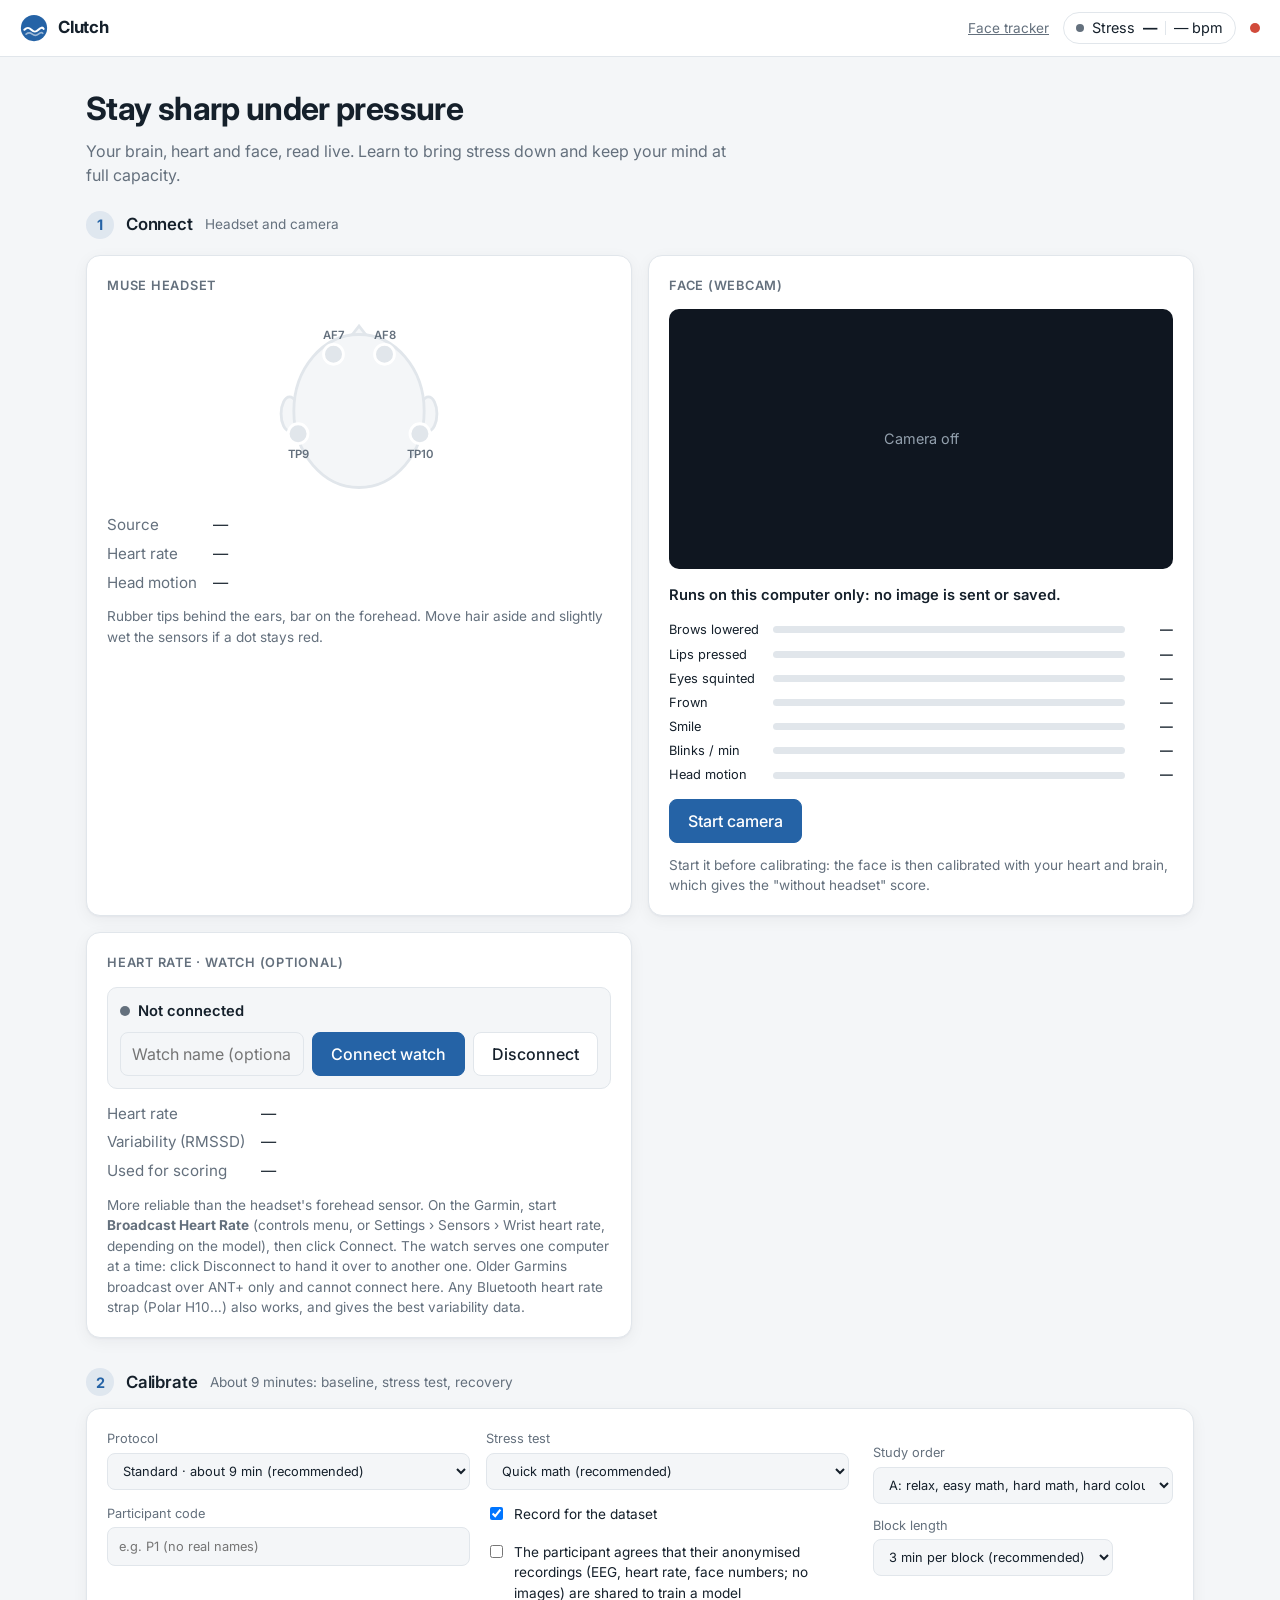
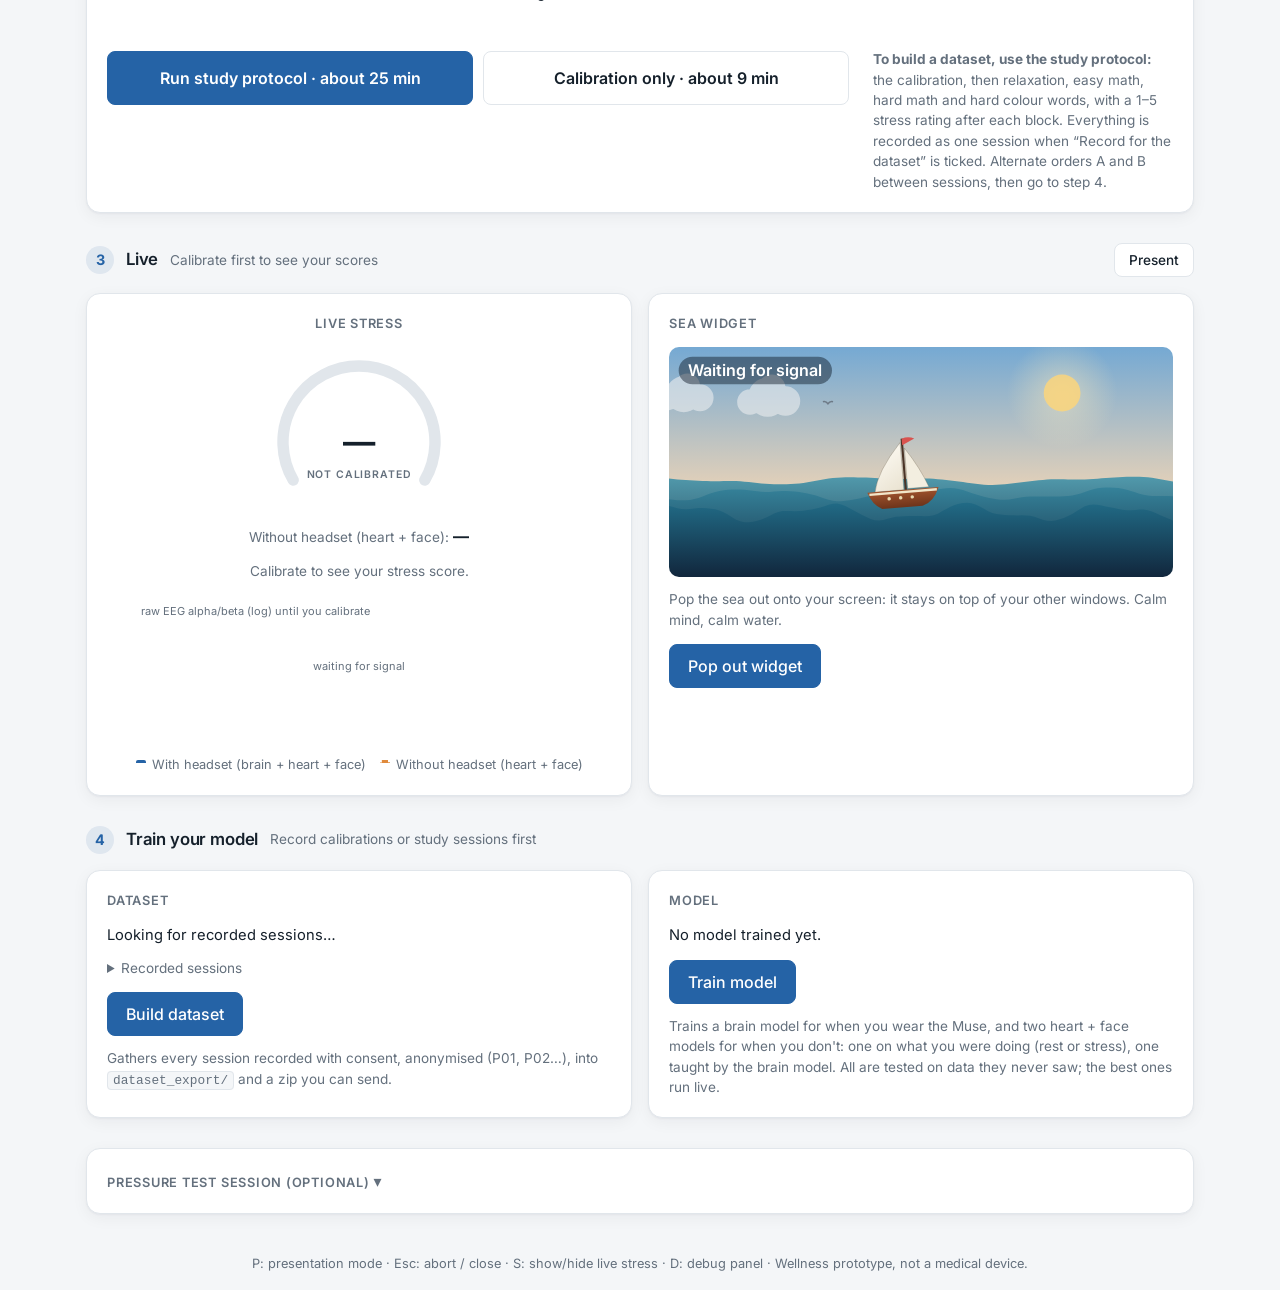
==== commit 410e1124: "Watch on demand only: no auto-connect at start-up, released after 3 failed tries, so another compute" ====
--- a/frontend/index.html
+++ b/frontend/index.html
@@ -98,7 +98,8 @@
             </dl>
             <p class="hint">More reliable than the headset's forehead sensor. On the Garmin, start <b>Broadcast Heart
               Rate</b> (controls menu, or Settings › Sensors › Wrist heart rate, depending on the model), then click
-              Connect. Older Garmins broadcast over ANT+ only and cannot connect here. Any Bluetooth heart rate strap
+              Connect. The watch serves one computer at a time: click Disconnect to hand it over to another one.
+              Older Garmins broadcast over ANT+ only and cannot connect here. Any Bluetooth heart rate strap
               (Polar H10…) also works, and gives the best variability data.</p>
           </div>
         </div>
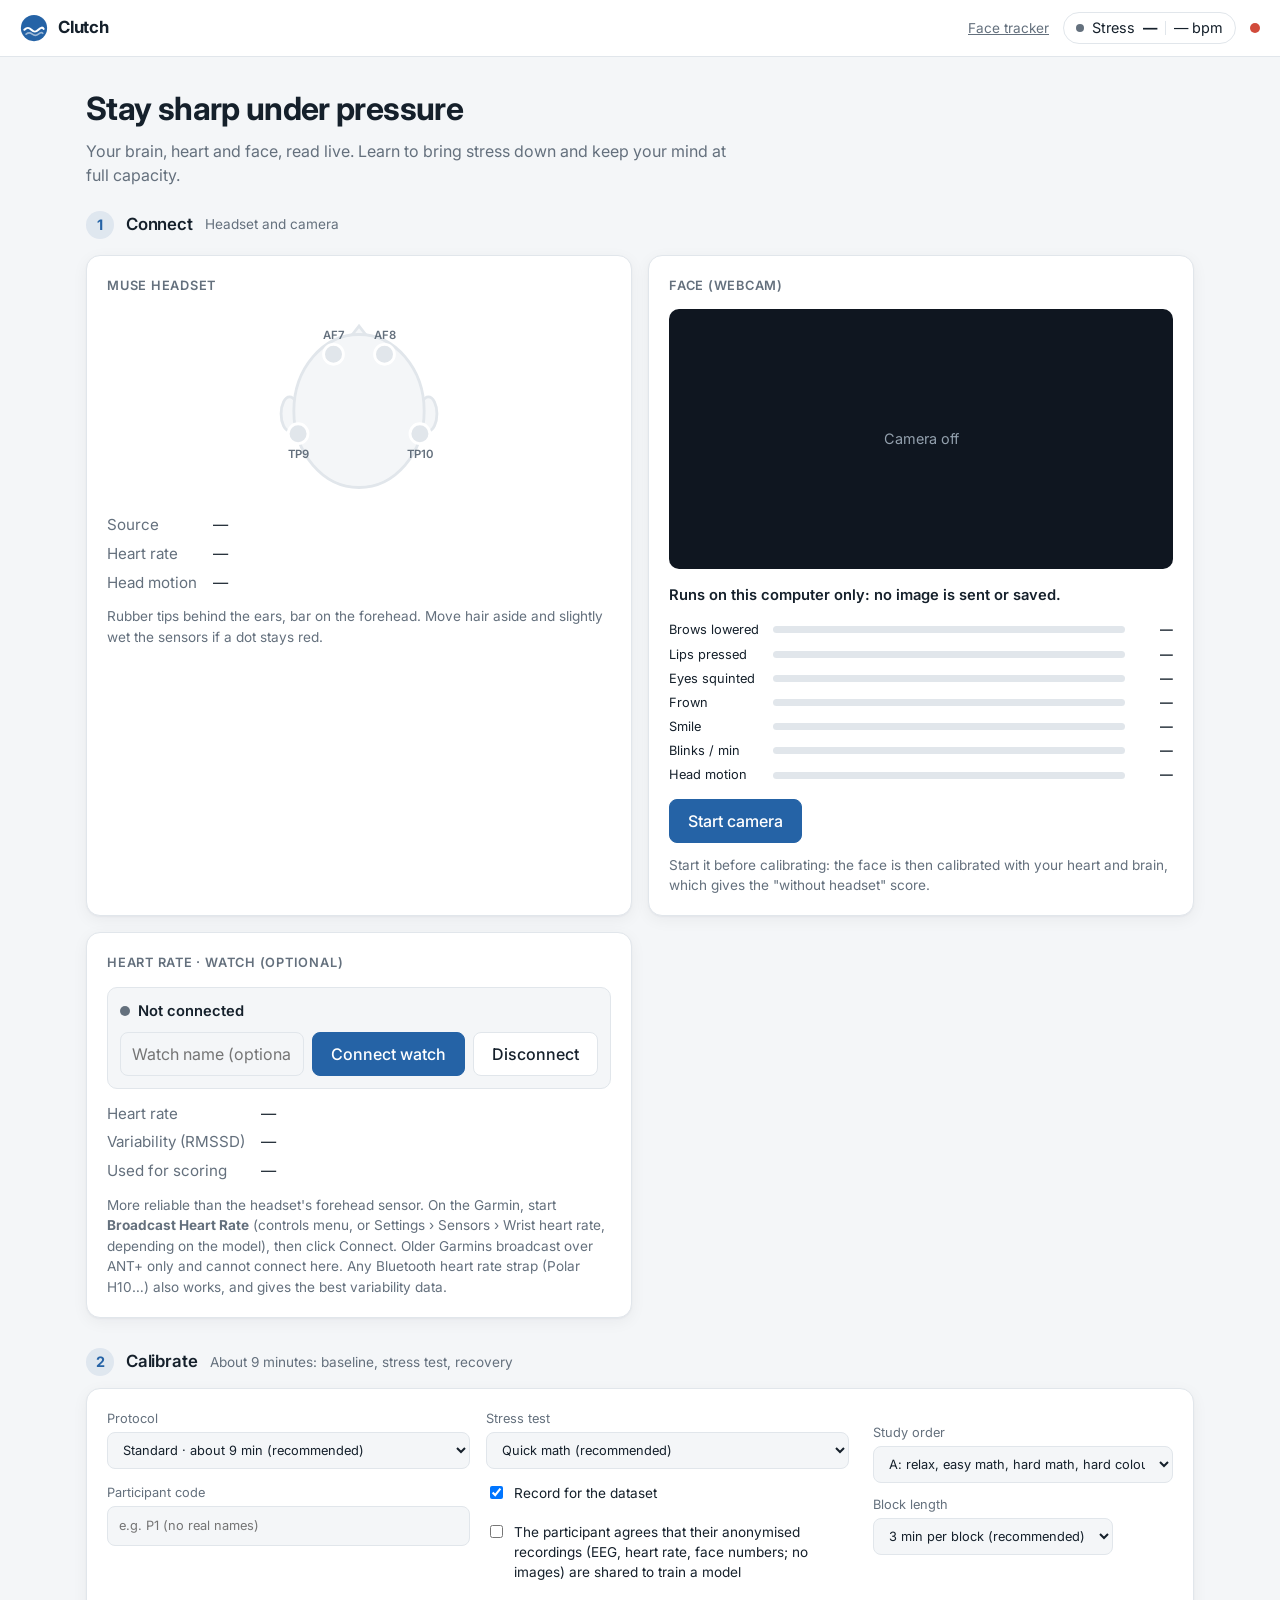
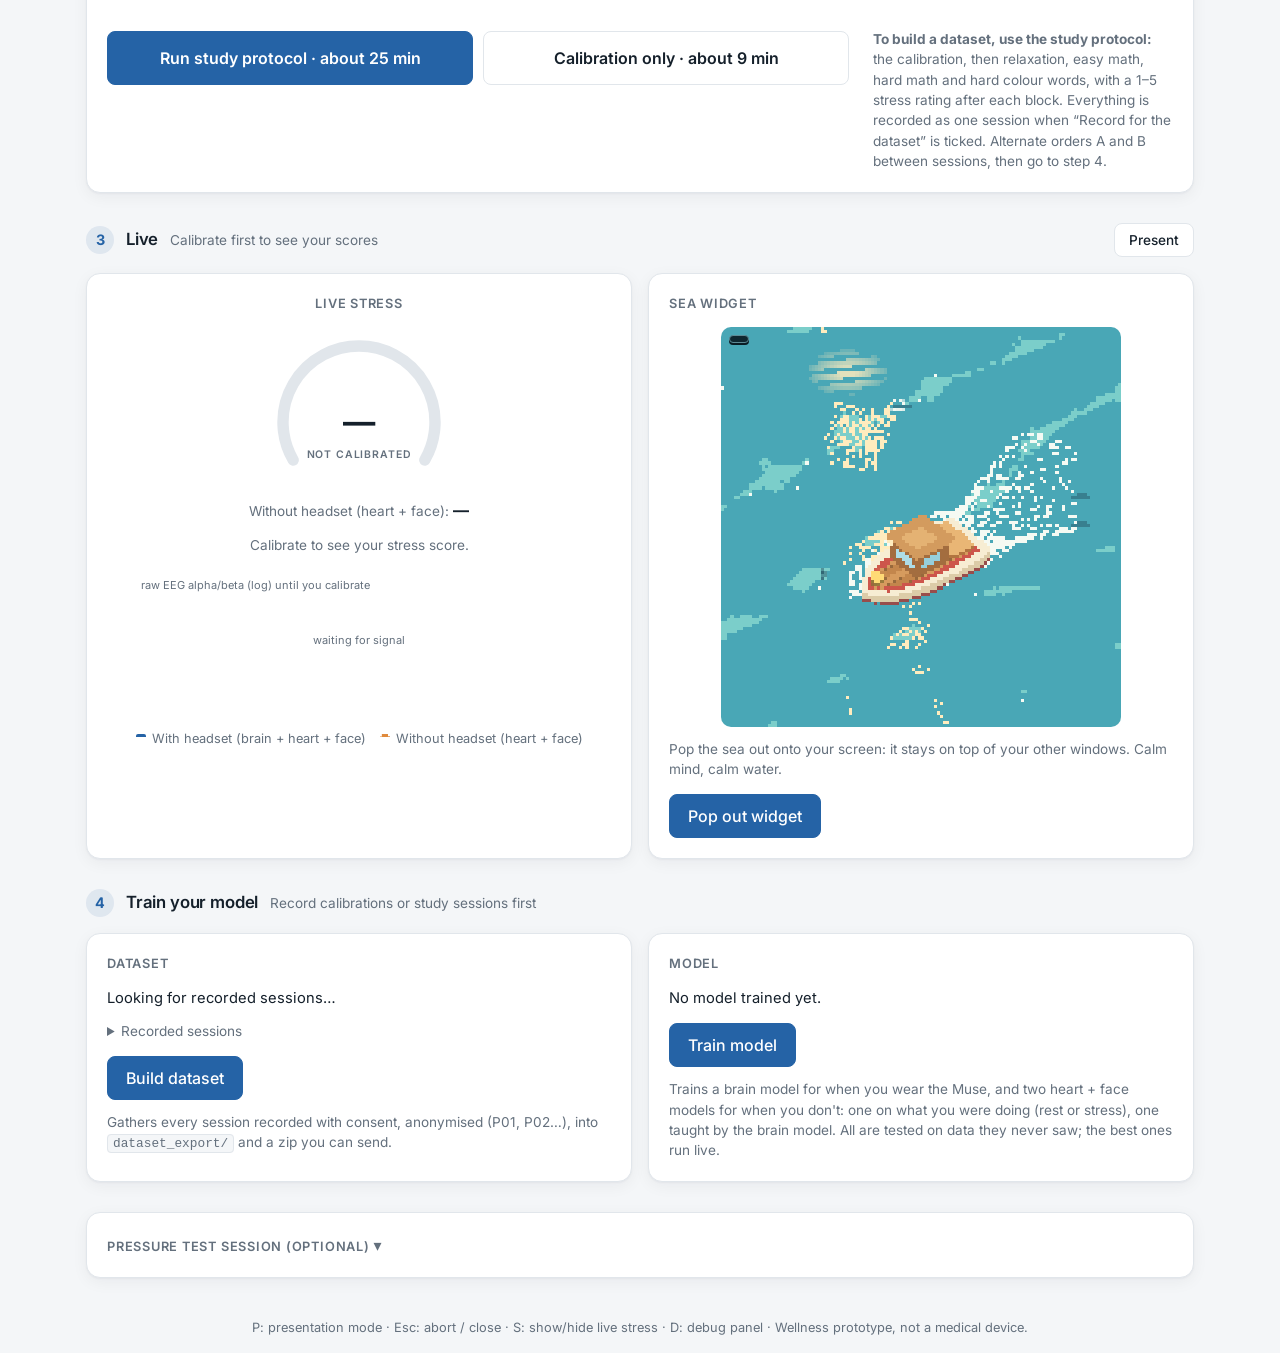
==== commit 2d04fdf6: "Pixel boat sea, breathing break, camera required, P02 study session - Pixel-art sea (frontend/pixel-" ====
--- a/frontend/index.html
+++ b/frontend/index.html
@@ -5,7 +5,7 @@
   <meta name="viewport" content="width=device-width, initial-scale=1">
   <title>Clutch</title>
   <!-- Font loads in the background so a slow network never blocks the page (falls back to system fonts) -->
-  <link rel="stylesheet" href="https://fonts.googleapis.com/css2?family=Inter:wght@400;500;600;700&display=swap" media="print" onload="this.media='all'">
+  <link rel="stylesheet" href="https://fonts.googleapis.com/css2?family=Inter:wght@400;500;600;700&family=Pixelify+Sans:wght@500;600&display=swap" media="print" onload="this.media='all'">
   <link rel="stylesheet" href="style.css">
 </head>
 <body>
@@ -98,8 +98,7 @@
             </dl>
             <p class="hint">More reliable than the headset's forehead sensor. On the Garmin, start <b>Broadcast Heart
               Rate</b> (controls menu, or Settings › Sensors › Wrist heart rate, depending on the model), then click
-              Connect. The watch serves one computer at a time: click Disconnect to hand it over to another one.
-              Older Garmins broadcast over ANT+ only and cannot connect here. Any Bluetooth heart rate strap
+              Connect. Older Garmins broadcast over ANT+ only and cannot connect here. Any Bluetooth heart rate strap
               (Polar H10…) also works, and gives the best variability data.</p>
           </div>
         </div>
@@ -168,7 +167,6 @@
             <h2>Live stress</h2>
             <div class="gauge" data-size="lg"></div>
             <div class="chips" id="signal-chips"></div>
-            <p class="muted small" id="score-source"></p>
             <p class="body-score">Without headset (heart + face): <b data-live="stress-body">—</b></p>
             <p class="body-score" id="personal-score" hidden title="Ridge regression trained on your calibration: heart + face predict your EEG stress">Your personal model (heart + face): <b>—</b></p>
             <p class="body-score" id="ml-score-headset" hidden>Trained model with headset (brain): <b>—</b></p>
@@ -441,7 +439,7 @@
   </div>
 
   <footer class="muted">P: presentation mode · Esc: abort / close · S: show/hide live stress · D: debug panel · Wellness prototype, not a medical device.</footer>
-  <script src="widget.js"></script>
+  <script src="pixel-sea.js"></script>
   <script src="app.js"></script>
   <script src="training.js"></script>
   <script type="module" src="face-sensor.js"></script>
--- a/frontend/style.css
+++ b/frontend/style.css
@@ -116,7 +116,25 @@
 .calib-actions { display: grid; gap: 10px; }
 .big-btn { padding: 14px 18px; font-size: 1rem; font-weight: 600; }
 .calib-actions .hint { margin: 0; }
-.sea-preview.tall { height: 230px; }
+.sea-preview.tall { height: auto; aspect-ratio: 1 / 1; }
+.px-wrap[data-for="sea-preview"] { max-width: 400px; margin: 0 auto; height: auto !important; }  /* hug the square canvas */
+/* breathing break on the pixel sea (pixel-sea.js), same look as the desktop widget */
+.px-blabel:empty { display: none; }
+.px-blabel { position: absolute; top: 8px; left: 50%; transform: translateX(-50%); display: flex; align-items: baseline; gap: 8px;
+  padding: 5px 10px; border-radius: 8px; background: #0f2730; border: 1px solid #5d8a95; color: #fdf6e3;
+  font-family: "Pixelify Sans", ui-monospace, monospace; white-space: nowrap; pointer-events: none; box-shadow: 0 2px 0 #0a1c24; }
+.px-blabel b { font-weight: 500; font-size: 15px; }
+.px-blabel span { font-size: 15px; color: #ffd86b; font-variant-numeric: tabular-nums; }
+.px-blabel small { font-size: 11px; color: #9fc2ca; }
+.px-prompt { position: absolute; left: 8px; right: 8px; bottom: 8px; padding: 10px; border-radius: 8px; background: #0f2730;
+  border: 2px solid #fdf6e3; color: #fdf6e3; display: flex; flex-direction: column; gap: 8px; box-shadow: 0 3px 0 #0a1c24; }
+.px-prompt[hidden], .px-bstop[hidden] { display: none; }
+.px-prompt p { margin: 0; font-family: "Pixelify Sans", ui-monospace, monospace; font-size: 14px; line-height: 1.25; }
+.px-prompt .row { display: flex; gap: 6px; }
+.px-prompt button, .px-bstop { font-family: "Pixelify Sans", ui-monospace, monospace; font-size: 13px; border-radius: 6px; padding: 5px 10px; cursor: pointer; }
+.px-prompt .yes { background: #fdf6e3; color: #12303b; border: 0; }
+.px-prompt .no { background: transparent; color: #fdf6e3; border: 1px solid #5d8a95; }
+.px-bstop { position: absolute; bottom: 6px; right: 6px; background: #0f2730; color: #fdf6e3; border: 1px solid #5d8a95; padding: 2px 8px; }
 .chart-legend { justify-content: center; margin-top: 6px; }
 .chart-legend i { display: inline-block; width: 16px; height: 0; border-top: 3px solid; vertical-align: 3px; margin-right: 6px; }
 .chart-legend .line-full { border-color: var(--accent); }
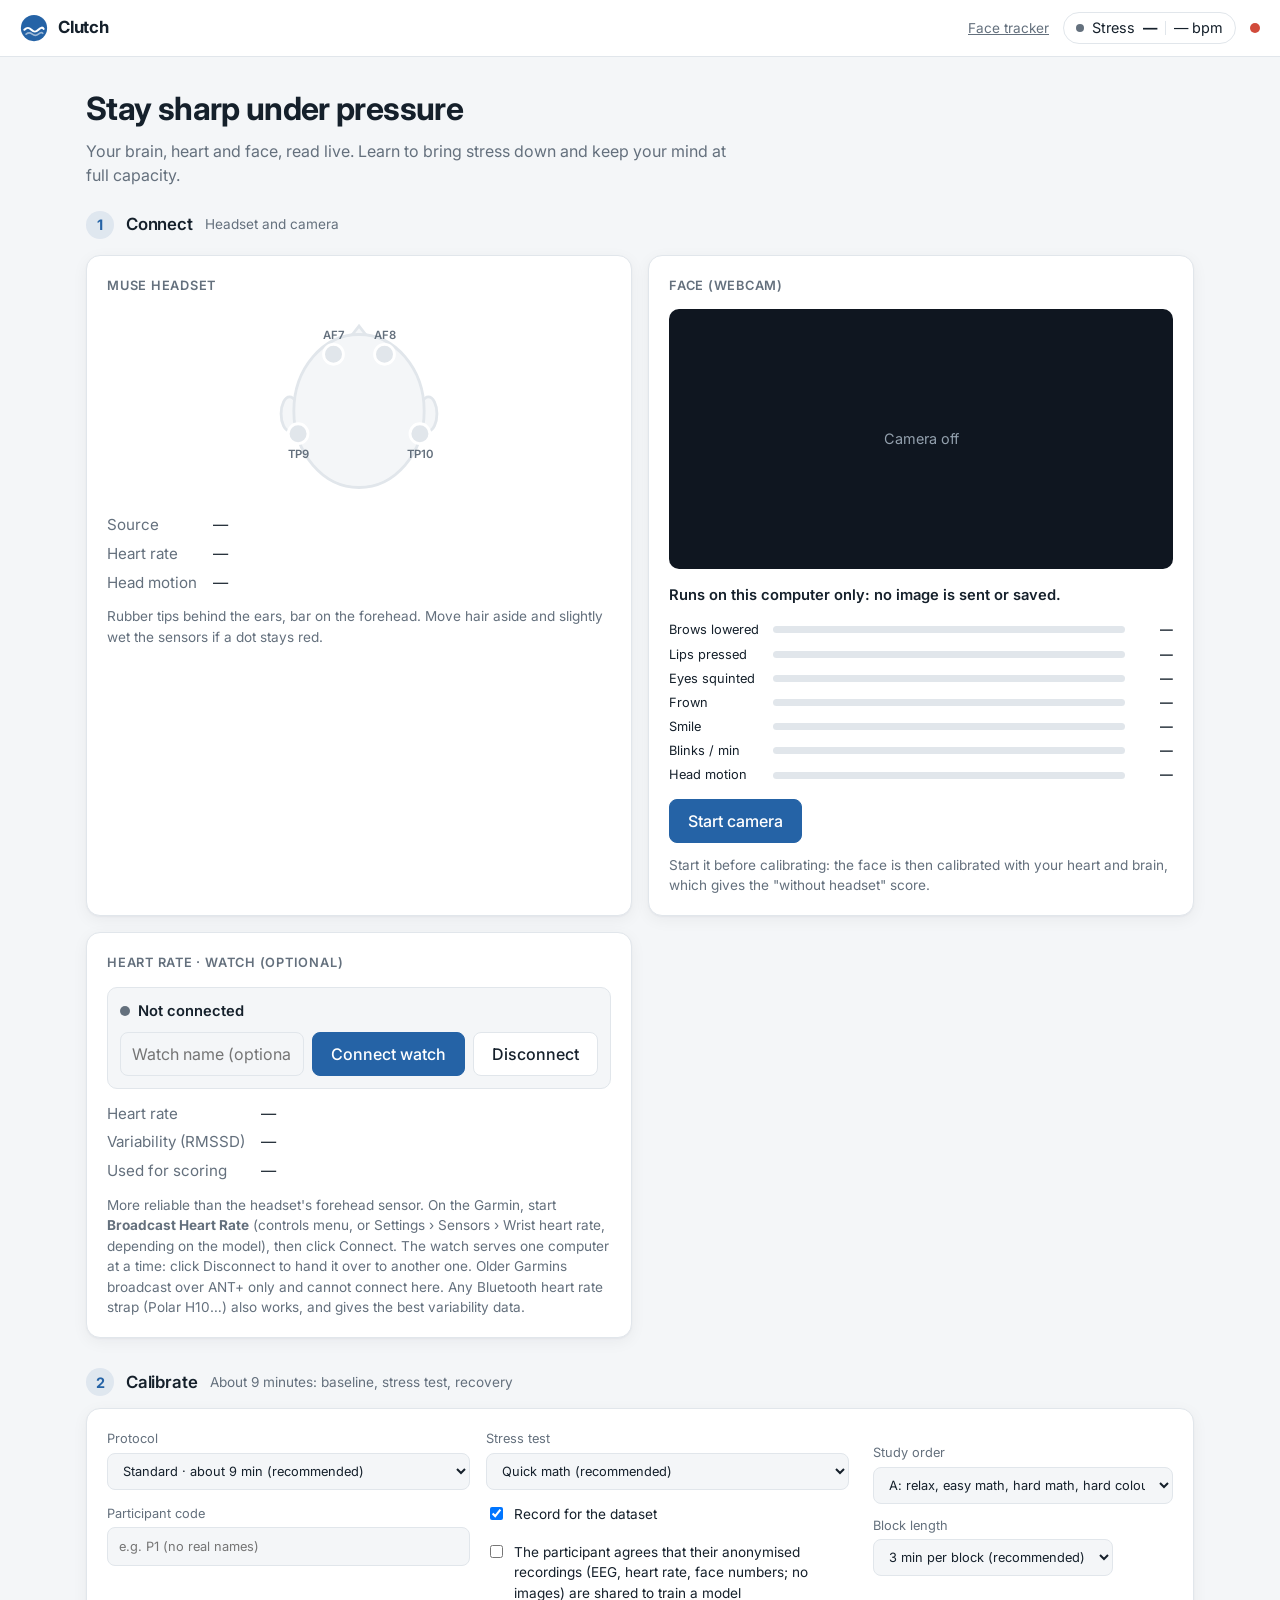
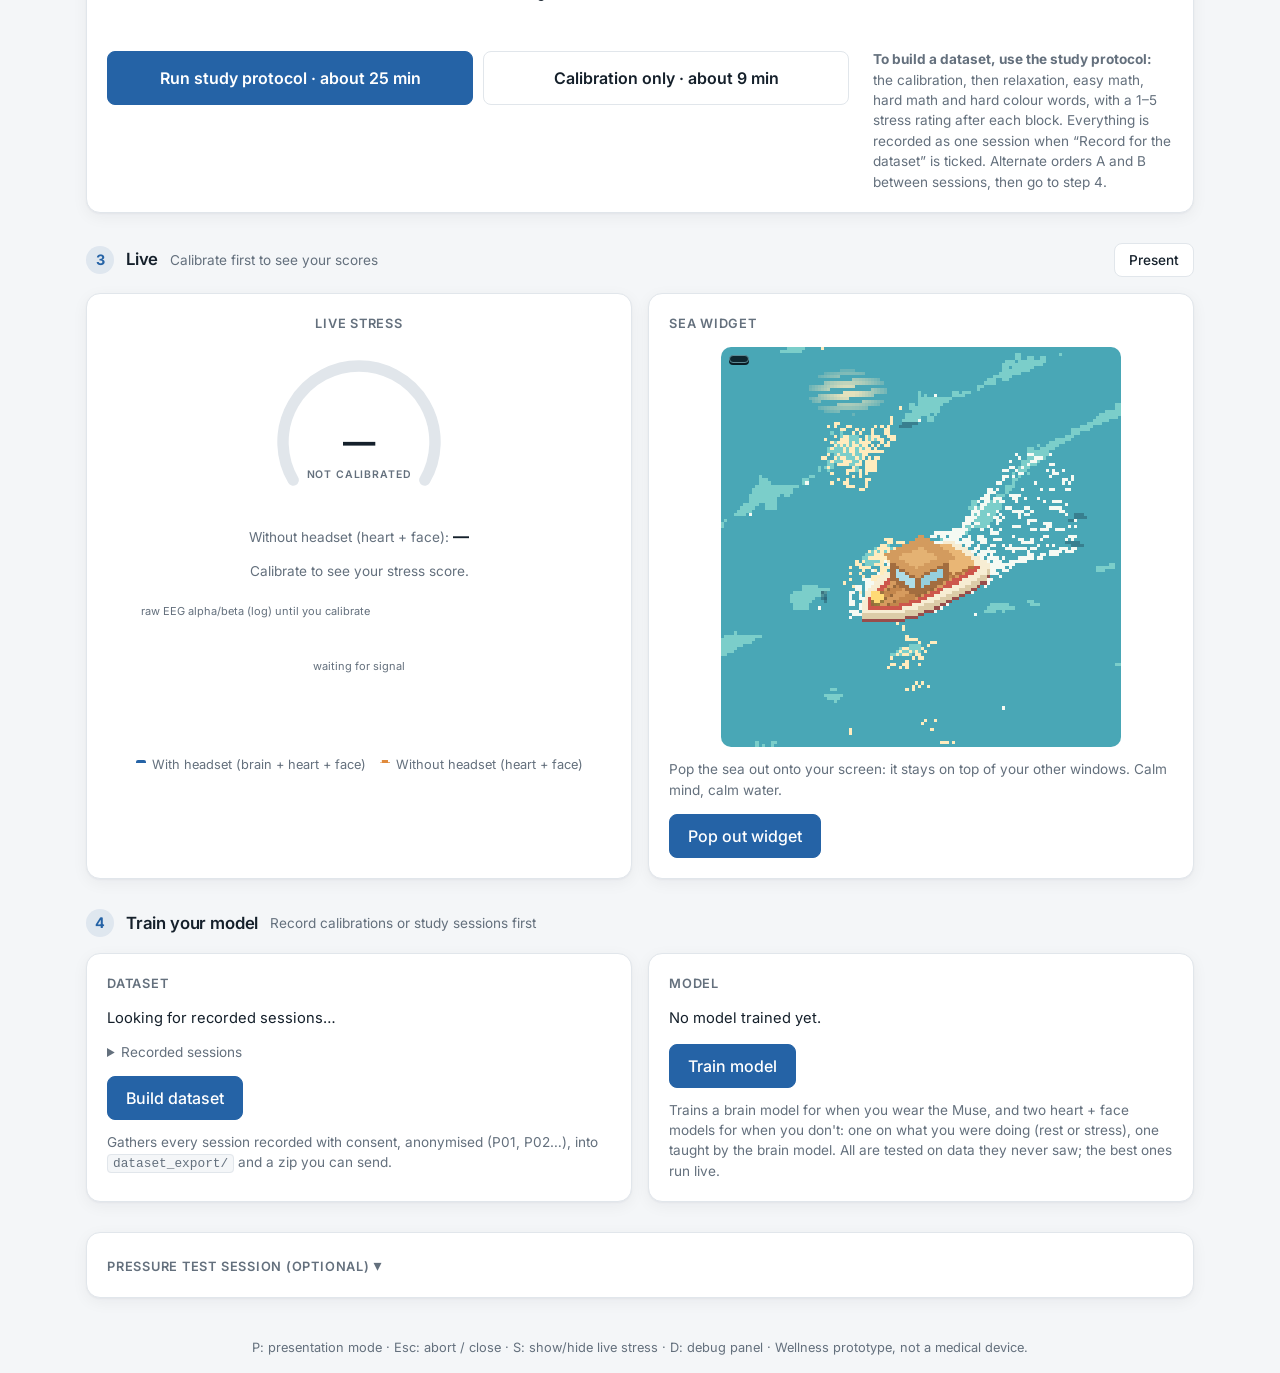
==== commit 1ad27c95: "Merge remote-tracking branch 'origin/main' into pixel-boat-site" ====
--- a/frontend/index.html
+++ b/frontend/index.html
@@ -98,7 +98,8 @@
             </dl>
             <p class="hint">More reliable than the headset's forehead sensor. On the Garmin, start <b>Broadcast Heart
               Rate</b> (controls menu, or Settings › Sensors › Wrist heart rate, depending on the model), then click
-              Connect. Older Garmins broadcast over ANT+ only and cannot connect here. Any Bluetooth heart rate strap
+              Connect. The watch serves one computer at a time: click Disconnect to hand it over to another one.
+              Older Garmins broadcast over ANT+ only and cannot connect here. Any Bluetooth heart rate strap
               (Polar H10…) also works, and gives the best variability data.</p>
           </div>
         </div>
@@ -167,6 +168,7 @@
             <h2>Live stress</h2>
             <div class="gauge" data-size="lg"></div>
             <div class="chips" id="signal-chips"></div>
+            <p class="muted small" id="score-source"></p>
             <p class="body-score">Without headset (heart + face): <b data-live="stress-body">—</b></p>
             <p class="body-score" id="personal-score" hidden title="Ridge regression trained on your calibration: heart + face predict your EEG stress">Your personal model (heart + face): <b>—</b></p>
             <p class="body-score" id="ml-score-headset" hidden>Trained model with headset (brain): <b>—</b></p>
--- a/frontend/style.css
+++ b/frontend/style.css
@@ -437,3 +437,4 @@
 #tr-dataset code, .job-log { overflow-wrap: anywhere; }
 .calib-buttons { display: flex; flex-wrap: wrap; gap: 10px; margin-top: 14px; }
 .calib-buttons .big-btn { flex: 1 1 220px; }
+.brain-row table.mini td { white-space: nowrap; padding: 3px 3px; }
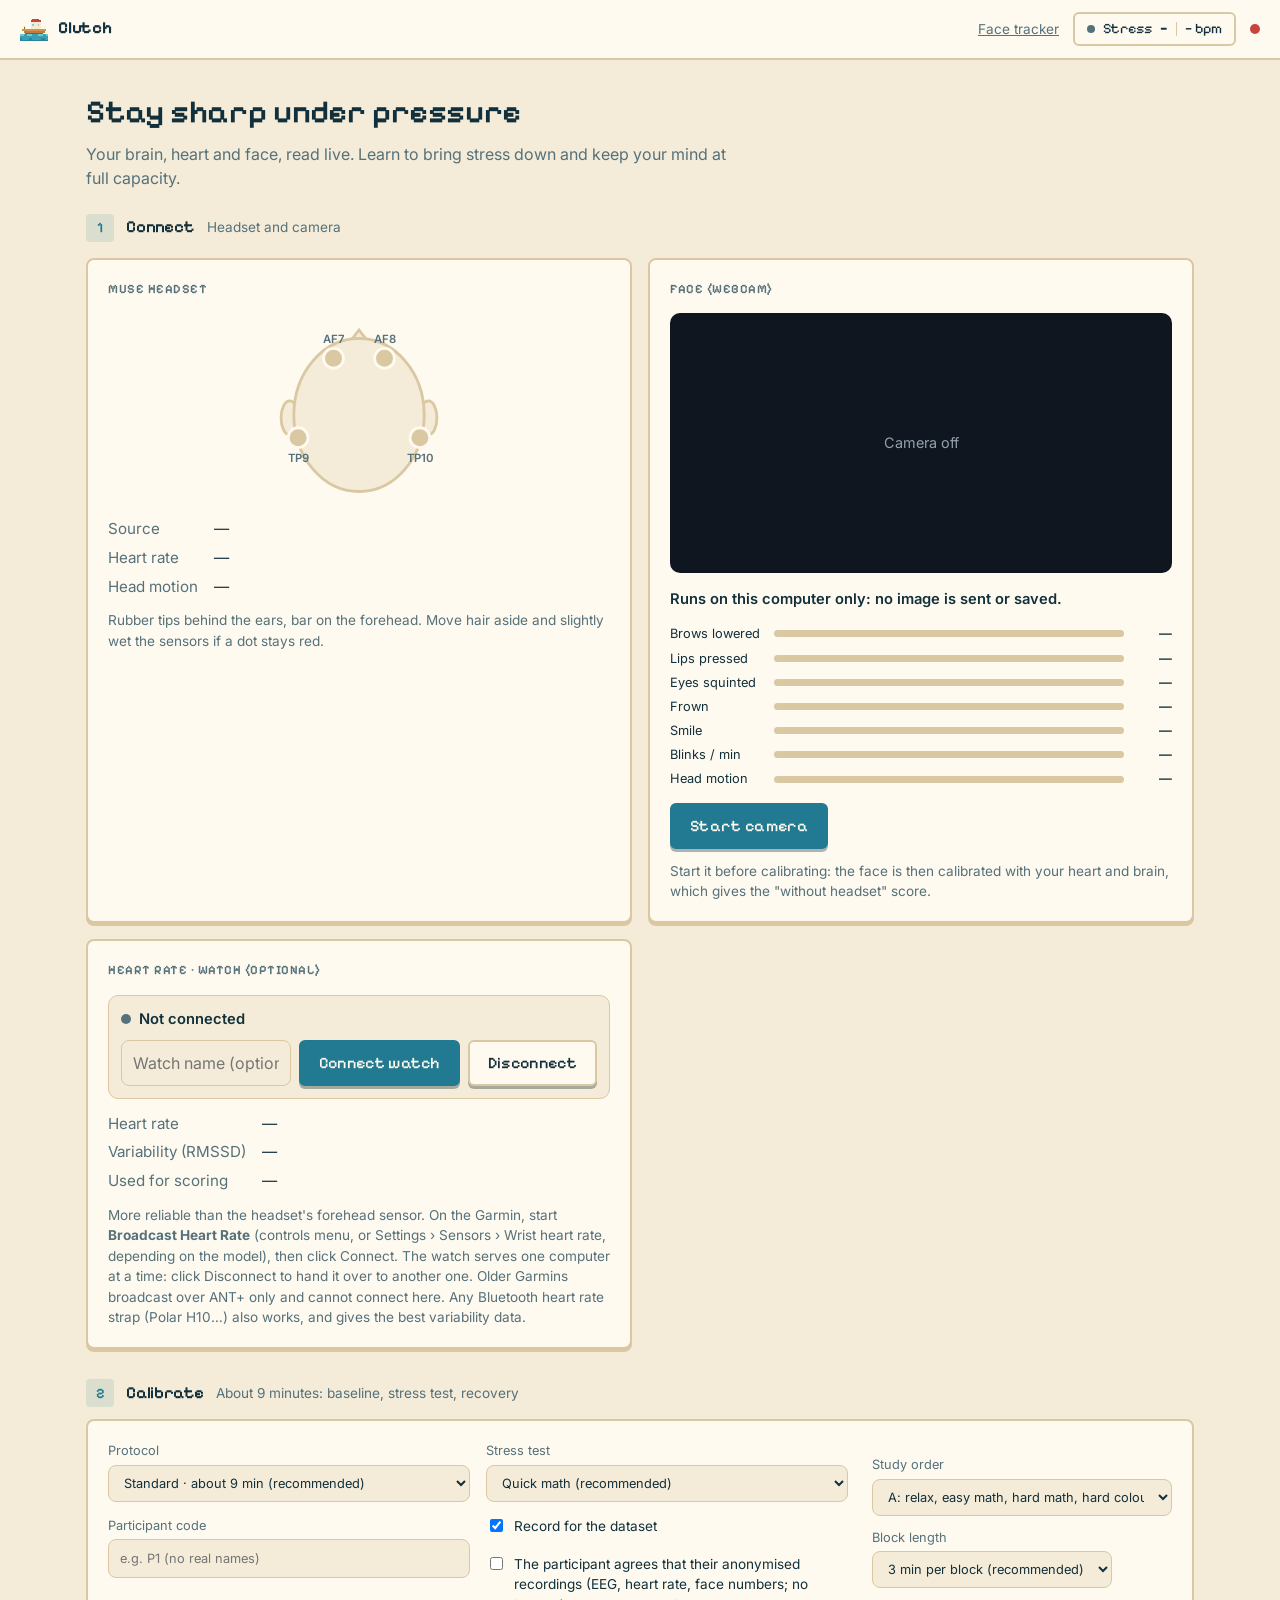
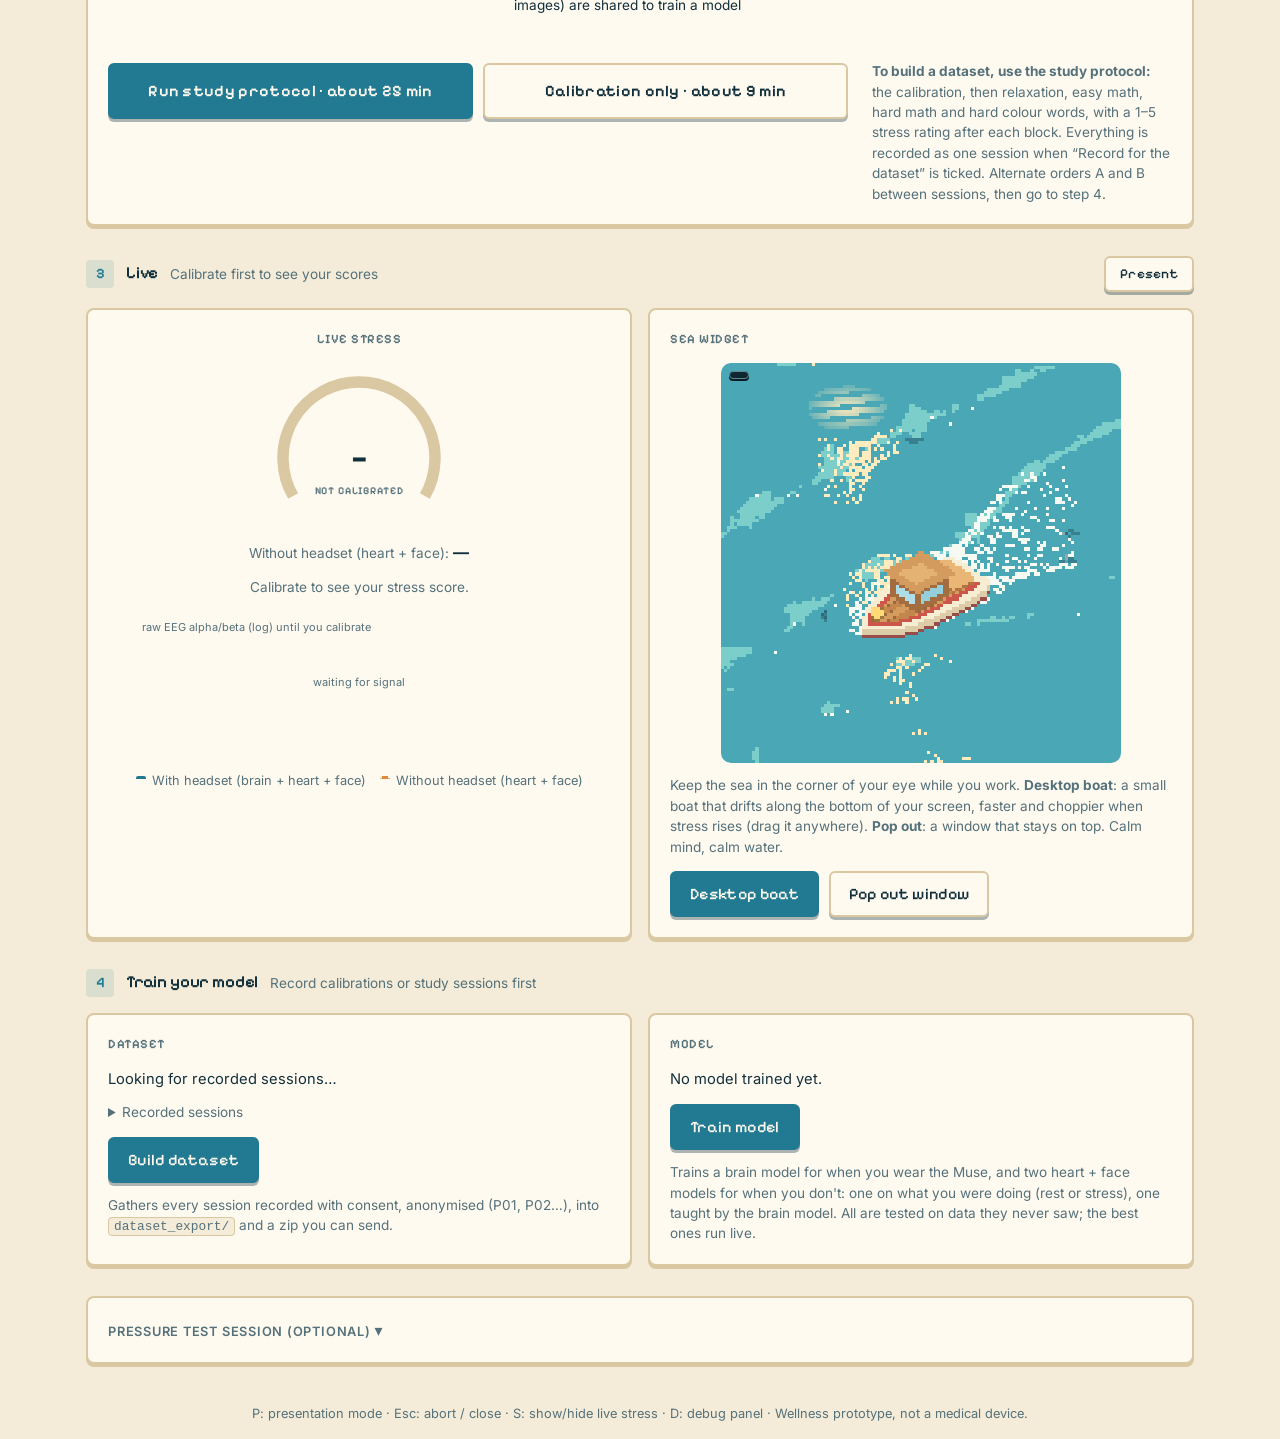
==== commit f1338e7e: "Pixel UI from Rishi's sea (palette, pixel font, hard shadows, pixel boat logo) and the desktop boat " ====
--- a/frontend/index.html
+++ b/frontend/index.html
@@ -11,11 +11,7 @@
 <body>
   <header class="topbar">
     <div class="brand">
-      <svg class="logo" viewBox="0 0 32 32" aria-hidden="true">
-        <circle cx="16" cy="16" r="15" fill="var(--accent)"/>
-        <path d="M5 18c3-3 5-3 8 0s5 3 8 0 5-3 6-1" fill="none" stroke="#fff" stroke-width="2.4" stroke-linecap="round"/>
-        <path d="M7 23c2.5-2 4.5-2 7 0s4.5 2 7 0 4-2 5-1" fill="none" stroke="rgba(255,255,255,.55)" stroke-width="2" stroke-linecap="round"/>
-      </svg>
+      <svg class="logo" viewBox="0 0 16 16" shape-rendering="crispEdges" aria-hidden="true"><rect x="7" y="2" width="4" height="1" fill="#c8453b"/><rect x="6" y="3" width="6" height="1" fill="#c8453b"/><rect x="6" y="4" width="6" height="1" fill="#f7ecd2"/><rect x="6" y="5" width="1" height="1" fill="#f7ecd2"/><rect x="7" y="5" width="1" height="1" fill="#8ccbdc"/><rect x="8" y="5" width="2" height="1" fill="#f7ecd2"/><rect x="10" y="5" width="1" height="1" fill="#8ccbdc"/><rect x="11" y="5" width="1" height="1" fill="#f7ecd2"/><rect x="2" y="6" width="1" height="1" fill="#ffd86b"/><rect x="6" y="6" width="6" height="1" fill="#f7ecd2"/><rect x="2" y="7" width="1" height="1" fill="#8a6a2a"/><rect x="6" y="7" width="6" height="1" fill="#f7ecd2"/><rect x="1" y="8" width="14" height="1" fill="#d29250"/><rect x="2" y="9" width="12" height="1" fill="#bd7b3d"/><rect x="3" y="10" width="10" height="1" fill="#8d5a2b"/><rect x="0" y="11" width="2" height="1" fill="#6fcbc9"/><rect x="2" y="11" width="2" height="1" fill="#38a0b2"/><rect x="4" y="11" width="3" height="1" fill="#6fcbc9"/><rect x="7" y="11" width="3" height="1" fill="#38a0b2"/><rect x="10" y="11" width="3" height="1" fill="#6fcbc9"/><rect x="13" y="11" width="2" height="1" fill="#38a0b2"/><rect x="15" y="11" width="1" height="1" fill="#6fcbc9"/><rect x="0" y="12" width="16" height="1" fill="#38a0b2"/><rect x="0" y="13" width="1" height="1" fill="#2a859e"/><rect x="1" y="13" width="4" height="1" fill="#38a0b2"/><rect x="5" y="13" width="2" height="1" fill="#2a859e"/><rect x="7" y="13" width="5" height="1" fill="#38a0b2"/><rect x="12" y="13" width="2" height="1" fill="#2a859e"/><rect x="14" y="13" width="2" height="1" fill="#38a0b2"/><rect x="0" y="14" width="16" height="1" fill="#2a859e"/></svg>
       Clutch
     </div>
     <div class="topbar-right">
@@ -184,8 +180,11 @@
           <div class="card">
             <h2>Sea widget</h2>
             <canvas id="sea-preview" class="sea-preview tall" aria-label="Boat on the sea, waves follow your stress"></canvas>
-            <p class="hint">Pop the sea out onto your screen: it stays on top of your other windows. Calm mind, calm water.</p>
-            <div class="row"><button id="btn-widget" class="primary">Pop out widget</button></div>
+            <p class="hint">Keep the sea in the corner of your eye while you work. <b>Desktop boat</b>: a small boat that
+              drifts along the bottom of your screen, faster and choppier when stress rises (drag it anywhere). <b>Pop out</b>:
+              a window that stays on top. Calm mind, calm water.</p>
+            <div class="row"><button id="btn-desk" class="primary">Desktop boat</button><button id="btn-widget">Pop out window</button></div>
+            <p class="hint" id="desk-msg" hidden></p>
           </div>
         </div>
       </div>
--- a/frontend/style.css
+++ b/frontend/style.css
@@ -1,35 +1,46 @@
+/* Palette from the pixel sea (frontend/pixel-sea.js): sand and cream by day, deep sea at night,
+   sea teal as the accent, the boat's wood and lantern for warnings. */
 :root {
-  --bg: #f4f6f8;
-  --surface: #ffffff;
-  --text: #15202b;
-  --muted: #64707d;
-  --border: #e1e6eb;
-  --accent: #2563a6;
-  --accent-soft: rgba(37, 99, 166, 0.1);
-  --good: #1f9d6b;
-  --fair: #d08a12;
-  --bad: #d14b3b;
-  --shadow: 0 1px 2px rgba(16, 24, 40, 0.04), 0 4px 16px rgba(16, 24, 40, 0.05);
-  --radius: 14px;
+  --bg: #f4ecd8;
+  --surface: #fffaf0;
+  --text: #12303b;
+  --muted: #55717a;
+  --border: #d9c8a2;
+  --accent: #217a91;
+  --accent-soft: rgba(33, 122, 145, 0.12);
+  --on-accent: #fffaf0;
+  --good: #2f8f68;
+  --fair: #c07a2c;
+  --bad: #c8453b;
+  --shadow: 0 3px 0 #d9c8a2;
+  --btn-shadow: rgba(18, 48, 59, 0.35);
+  --radius: 8px;
+  --font-pixel: "Pixelify Sans", ui-monospace, Menlo, monospace;
   color-scheme: light;
 }
 
 @media (prefers-color-scheme: dark) {
   :root:not([data-theme="light"]) {
-    --bg: #0f1620;
-    --surface: #17212d;
-    --text: #e8edf2;
-    --muted: #93a0ad;
-    --border: #253241;
-    --accent: #5b9be0;
-    --accent-soft: rgba(91, 155, 224, 0.14);
-    --shadow: none;
+    --bg: #0b1d24;
+    --surface: #0f2730;
+    --text: #fdf6e3;
+    --muted: #9fc2ca;
+    --border: #2c5866;
+    --accent: #6fcbc9;
+    --accent-soft: rgba(111, 203, 201, 0.14);
+    --on-accent: #0b1d24;
+    --good: #4fc08d;
+    --fair: #e2ab68;
+    --bad: #e0675d;
+    --shadow: 0 3px 0 #06141a;
+    --btn-shadow: #06141a;
     color-scheme: dark;
   }
 }
 :root[data-theme="dark"] {
-  --bg: #0f1620; --surface: #17212d; --text: #e8edf2; --muted: #93a0ad; --border: #253241;
-  --accent: #5b9be0; --accent-soft: rgba(91, 155, 224, 0.14); --shadow: none; color-scheme: dark;
+  --bg: #0b1d24; --surface: #0f2730; --text: #fdf6e3; --muted: #9fc2ca; --border: #2c5866;
+  --accent: #6fcbc9; --accent-soft: rgba(111, 203, 201, 0.14); --on-accent: #0b1d24; --good: #4fc08d;
+  --fair: #e2ab68; --bad: #e0675d; --shadow: 0 3px 0 #06141a; --btn-shadow: #06141a; color-scheme: dark;
 }
 
 * { box-sizing: border-box; }
@@ -438,3 +449,25 @@
 .calib-buttons { display: flex; flex-wrap: wrap; gap: 10px; margin-top: 14px; }
 .calib-buttons .big-btn { flex: 1 1 220px; }
 .brain-row table.mini td { white-space: nowrap; padding: 3px 3px; }
+
+/* ---------- Pixel theme (Rishi's pixel sea): pixel font for titles, buttons and big numbers, thick borders,
+   hard shadows, small corners. Body text stays in Inter so that numbers and hints remain easy to read. ---------- */
+.brand, h1, .step-title h2, .step-num, button, .pill, .sig-card h3, .tr-kpi .v, .pscore b, .pscore span,
+.gauge .num, .gauge .lbl, .card > h2, .card-head h2, .present-btn { font-family: var(--font-pixel); }
+h1 { font-weight: 600; letter-spacing: 0; }
+.card > h2, .card-head h2 { letter-spacing: 0.04em; }
+.card, .sig-card, .tr-kpi { border: 2px solid var(--border); border-radius: var(--radius); box-shadow: var(--shadow); }
+.topbar { border-bottom-width: 2px; }
+.pill { border-width: 2px; border-radius: 6px; }
+button { border-width: 2px; border-radius: 6px; box-shadow: 0 3px 0 var(--btn-shadow); font-weight: 500; letter-spacing: 0.02em; }
+button:active { transform: translateY(2px); box-shadow: 0 1px 0 var(--btn-shadow); }
+button:disabled { box-shadow: none; }
+button.primary { color: var(--on-accent); }
+.step-num { border-radius: 4px; font-weight: 600; }
+.step-num.done { color: var(--on-accent); }
+.gauge .track, .gauge .value { stroke-linecap: butt; }
+.gauge .num { font-weight: 600; }
+.logo { image-rendering: pixelated; }
+.present { background: linear-gradient(180deg, #0f2730 0%, #0b1d24 70%, #081419 100%); color: #fdf6e3; }
+.pscore { border-radius: 8px; border-width: 2px; background: rgba(253, 246, 227, 0.04); border-color: #2c5866; box-shadow: 0 3px 0 #06141a; }
+.pscore span, .pscore small, .present-legend { color: #9fc2ca; }
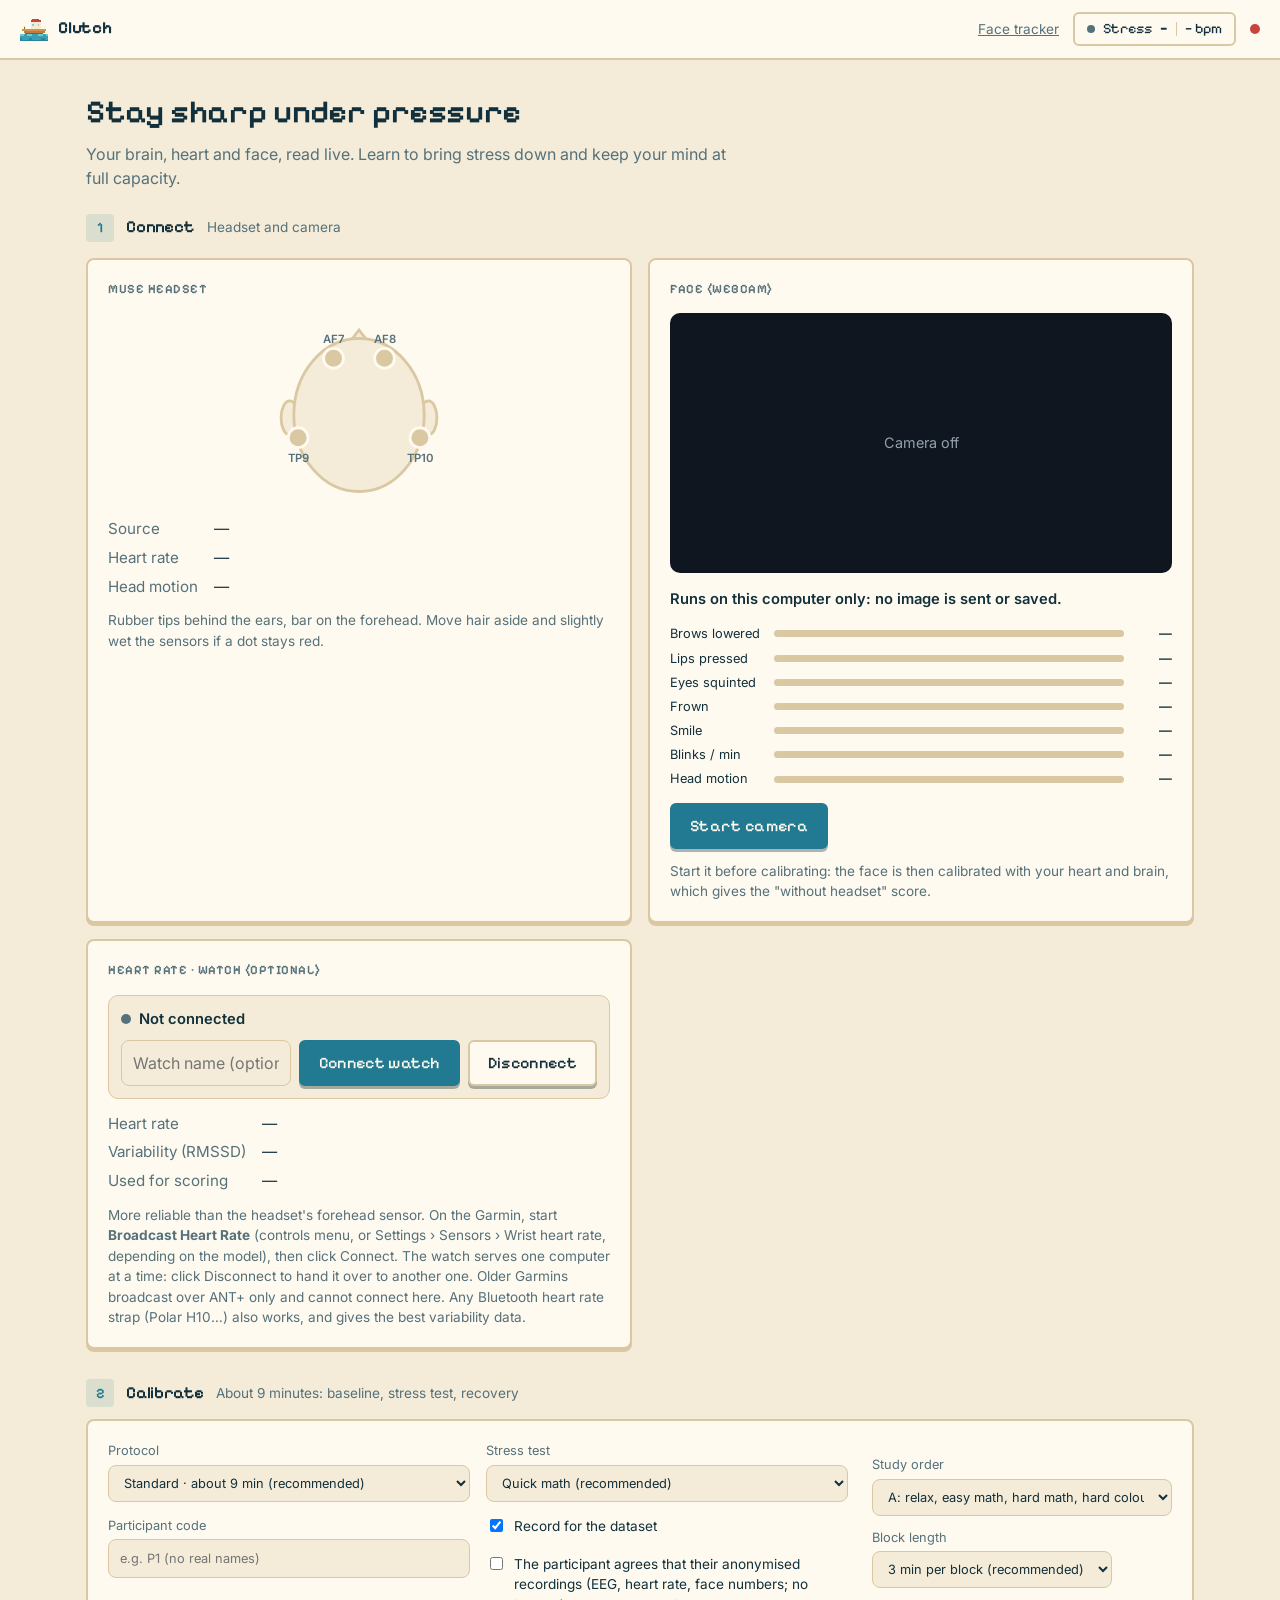
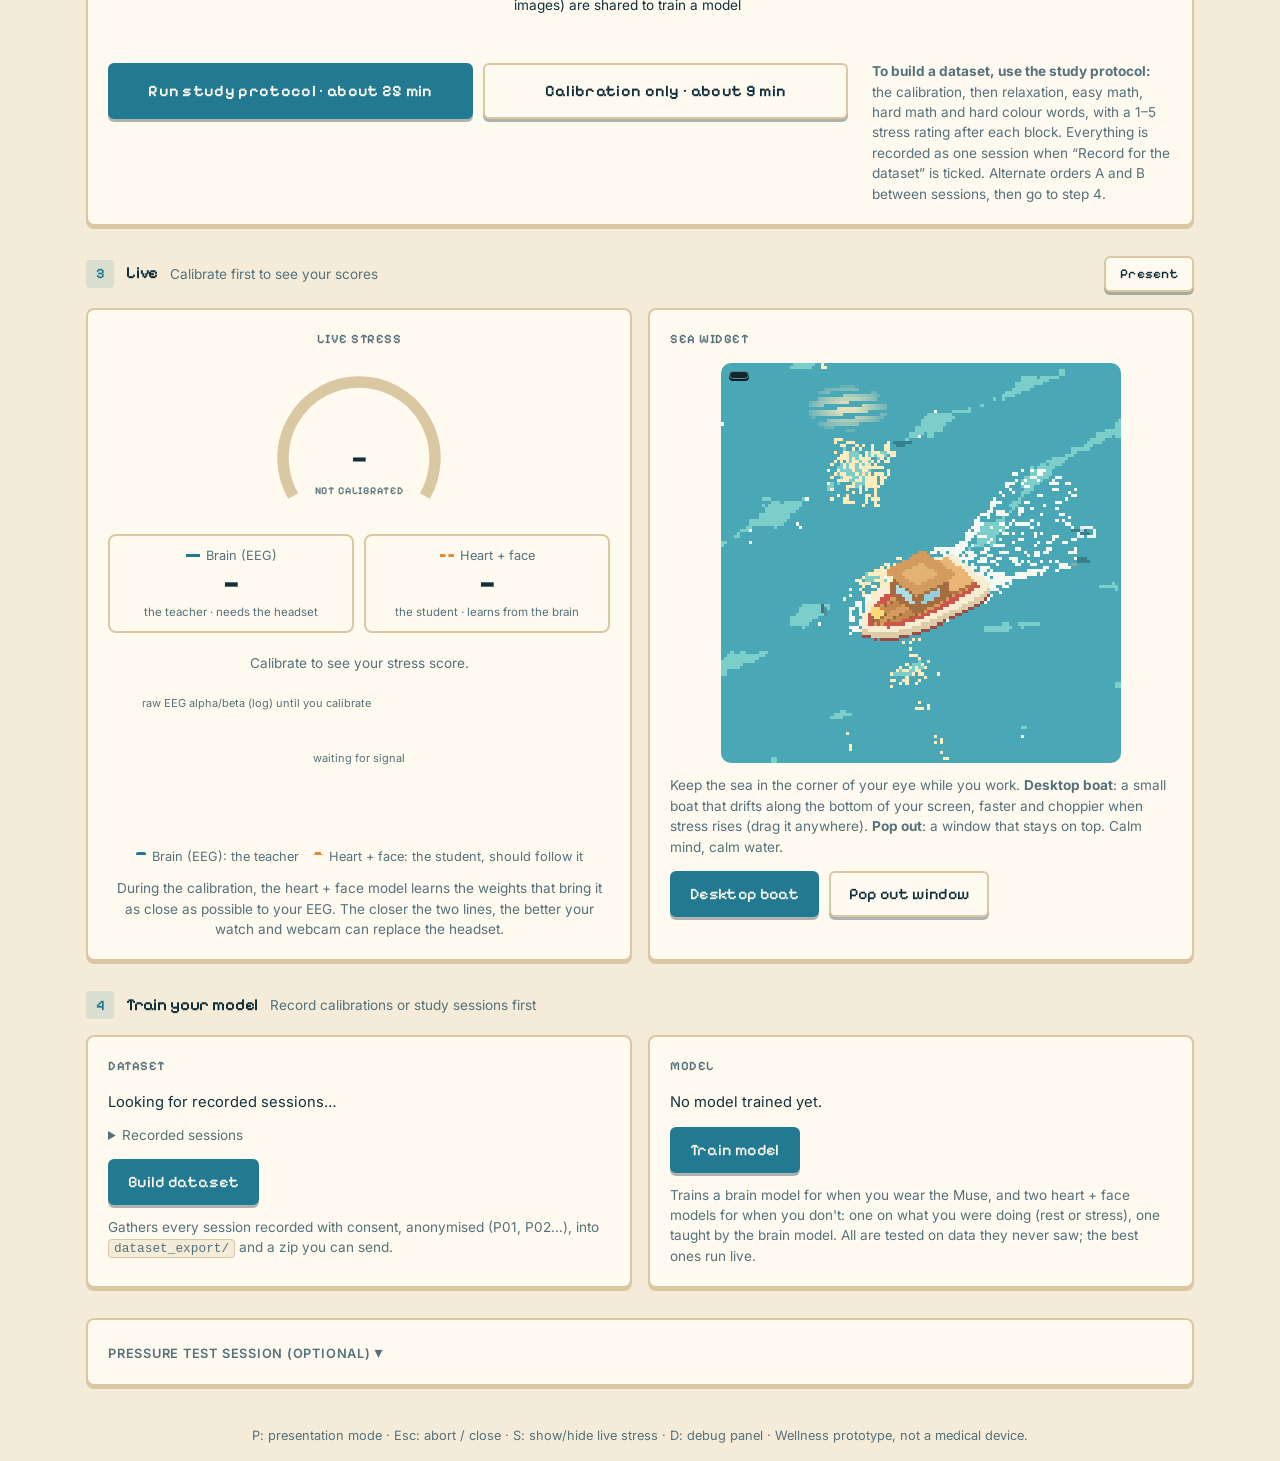
==== commit c70f5149: "Live panel: brain (teacher) and heart + face (student) side by side, one chart with both, live corre" ====
--- a/frontend/index.html
+++ b/frontend/index.html
@@ -163,18 +163,23 @@
           <div class="card center">
             <h2>Live stress</h2>
             <div class="gauge" data-size="lg"></div>
+            <p class="muted small" id="score-source"></p>
+            <div class="duo">
+              <div class="duo-item"><span><i class="line-full"></i>Brain (EEG)</span><b data-live="stress-brain">—</b>
+                <small id="brain-src">the teacher · needs the headset</small></div>
+              <div class="duo-item"><span><i class="line-body"></i>Heart + face</span><b data-live="stress-body">—</b>
+                <small id="body-src">the student · learns from the brain</small></div>
+            </div>
+            <p class="match" id="match-line" hidden></p>
             <div class="chips" id="signal-chips"></div>
-            <p class="muted small" id="score-source"></p>
-            <p class="body-score">Without headset (heart + face): <b data-live="stress-body">—</b></p>
-            <p class="body-score" id="personal-score" hidden title="Ridge regression trained on your calibration: heart + face predict your EEG stress">Your personal model (heart + face): <b>—</b></p>
-            <p class="body-score" id="ml-score-headset" hidden>Trained model with headset (brain): <b>—</b></p>
-            <p class="body-score" id="ml-score" hidden>Trained model without headset (heart + face): <b data-live="stress-ml">—</b></p>
             <p class="muted small" id="calib-note">Calibrate to see your stress score.</p>
-            <canvas id="chart-setup" class="chart" aria-label="Both scores over the last two minutes"></canvas>
+            <canvas id="chart-setup" class="chart" aria-label="Brain and heart + face scores over the last two minutes"></canvas>
             <div class="legend chart-legend">
-              <span><i class="line-full"></i>With headset (brain + heart + face)</span>
-              <span><i class="line-body"></i>Without headset (heart + face)</span>
-            </div>
+              <span><i class="line-full"></i>Brain (EEG): the teacher</span>
+              <span><i class="line-body"></i>Heart + face: the student, should follow it</span>
+            </div>
+            <p class="hint">During the calibration, the heart + face model learns the weights that bring it as close as
+              possible to your EEG. The closer the two lines, the better your watch and webcam can replace the headset.</p>
           </div>
 
           <div class="card">
@@ -429,13 +434,13 @@
   <div class="present" id="present" hidden>
     <button class="present-close" id="present-close">Close (Esc)</button>
     <div class="present-scores">
-      <div class="pscore"><span>With headset</span><b id="p-full">—</b><small>brain + heart + face</small></div>
-      <div class="pscore body"><span>Without headset</span><b id="p-body">—</b><small>heart + face only</small></div>
+      <div class="pscore"><span>Brain (EEG)</span><b id="p-full">—</b><small>the teacher · headset</small></div>
+      <div class="pscore body"><span>Heart + face</span><b id="p-body">—</b><small>the student · watch + webcam</small></div>
     </div>
     <canvas id="present-sea" class="present-sea" aria-label="Boat on the sea, waves follow stress"></canvas>
     <canvas id="present-chart" class="present-chart" aria-label="Both scores over the last three minutes"></canvas>
     <div class="legend chart-legend present-legend">
-      <span><i class="line-full"></i>With headset</span><span><i class="line-body"></i>Without headset</span>
+      <span><i class="line-full"></i>Brain (EEG): the teacher</span><span><i class="line-body"></i>Heart + face: the student</span>
     </div>
   </div>
 
--- a/frontend/style.css
+++ b/frontend/style.css
@@ -471,3 +471,15 @@
 .present { background: linear-gradient(180deg, #0f2730 0%, #0b1d24 70%, #081419 100%); color: #fdf6e3; }
 .pscore { border-radius: 8px; border-width: 2px; background: rgba(253, 246, 227, 0.04); border-color: #2c5866; box-shadow: 0 3px 0 #06141a; }
 .pscore span, .pscore small, .present-legend { color: #9fc2ca; }
+
+/* Live: teacher (brain) and student (heart + face) side by side */
+.duo { display: grid; grid-template-columns: 1fr 1fr; gap: 10px; margin: 12px 0 4px; }
+.duo-item { display: grid; gap: 2px; padding: 10px; border: 2px solid var(--border); border-radius: var(--radius); }
+.duo-item span { font-size: 0.8rem; color: var(--muted); }
+.duo-item span i { display: inline-block; width: 14px; height: 0; border-top: 3px solid; vertical-align: 3px; margin-right: 6px; }
+.duo-item span .line-full { border-color: var(--accent); }
+.duo-item span .line-body { border-color: #e08a3c; border-top-style: dashed; }
+.duo-item b { font-family: var(--font-pixel); font-size: 2rem; line-height: 1.1; font-variant-numeric: tabular-nums; }
+.duo-item small { font-size: 0.72rem; color: var(--muted); }
+.match { margin: 6px 0 0; font-size: 0.85rem; font-weight: 500; }
+.match.good { color: var(--good); } .match.fair { color: var(--fair); } .match.bad { color: var(--bad); }
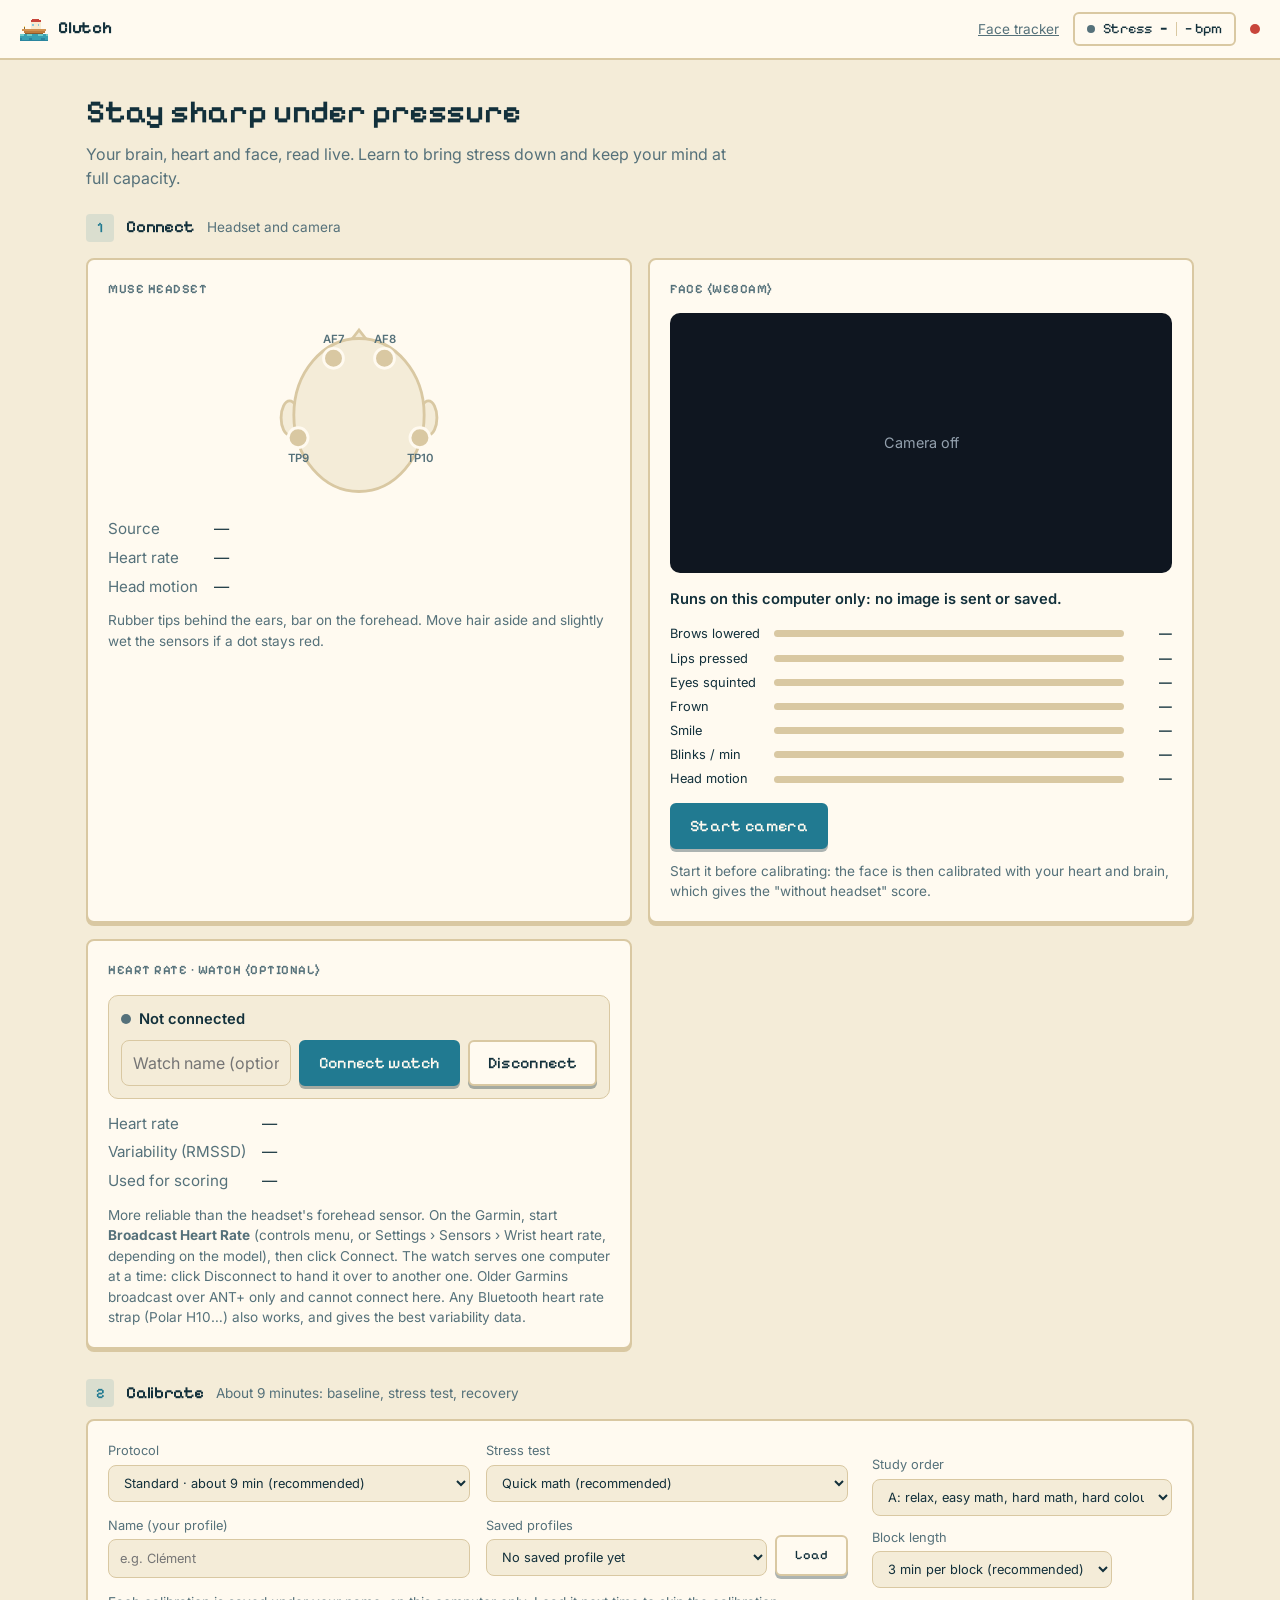
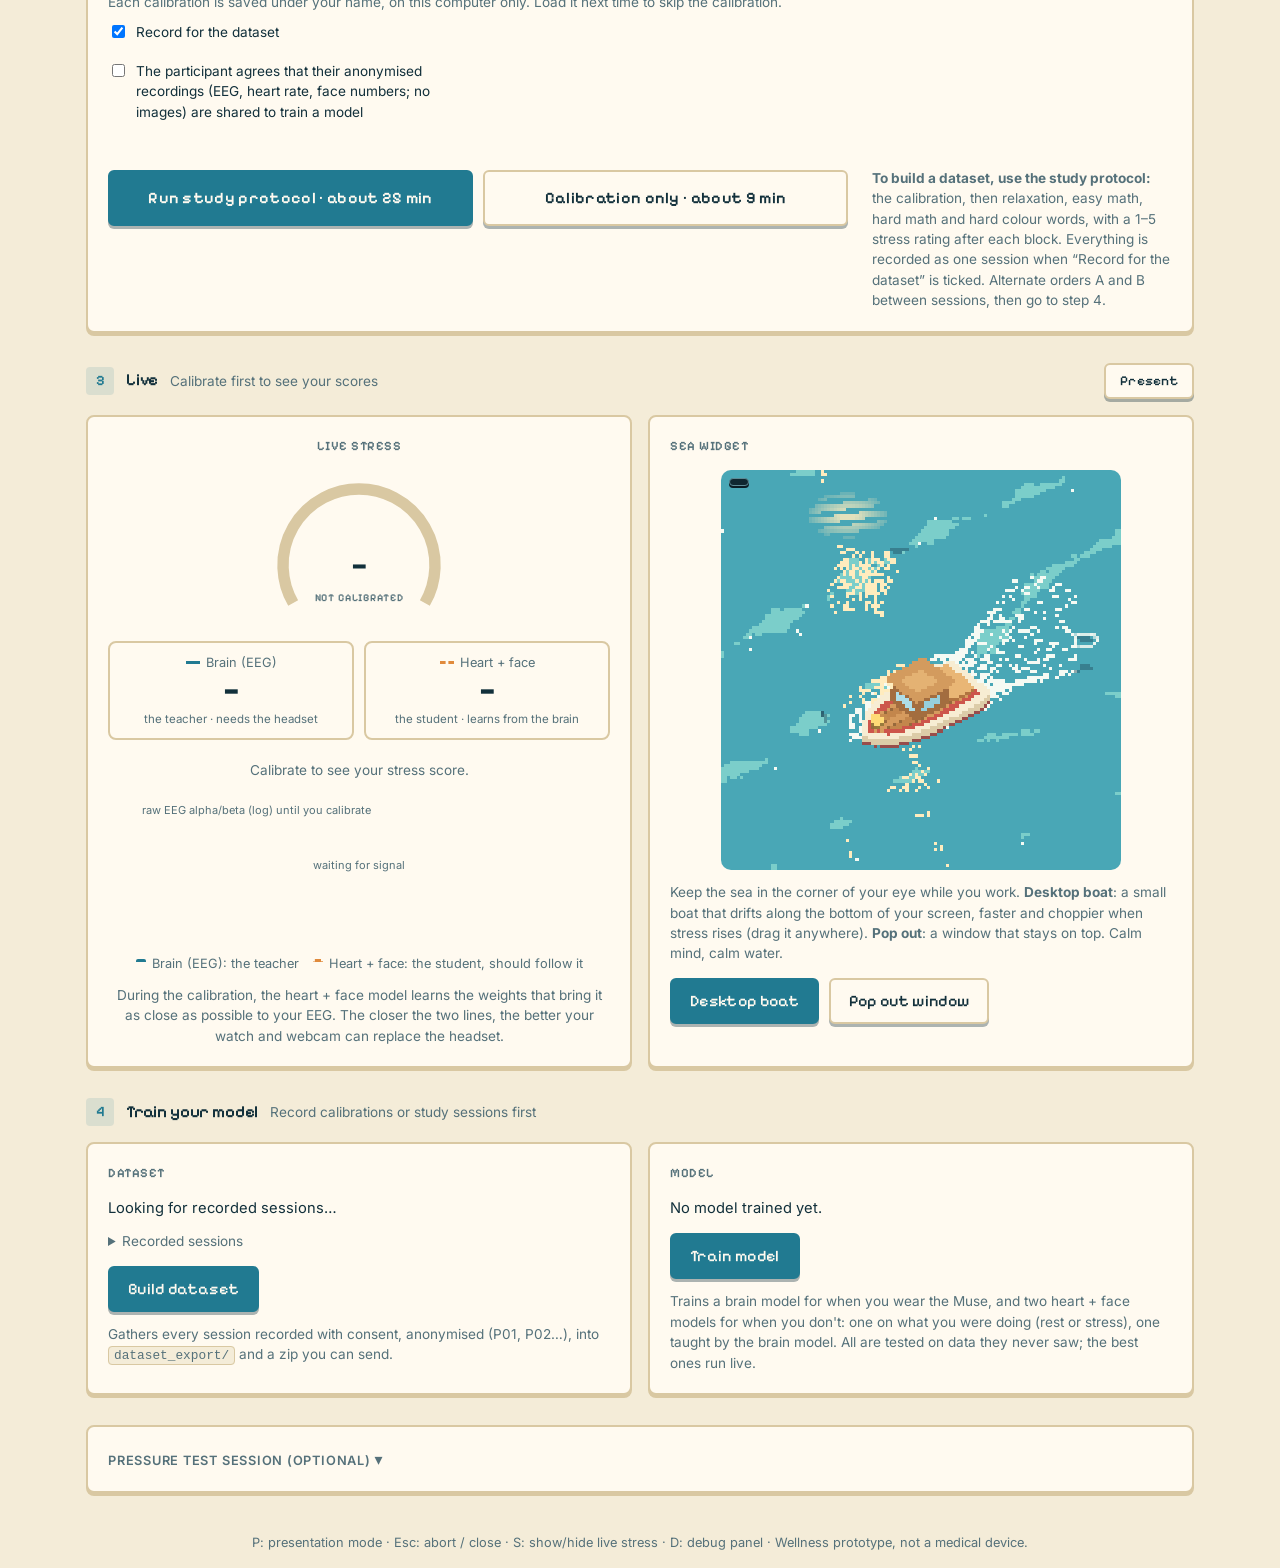
==== commit c883d48c: "Profiles: each calibration saved under the person's name (local, not in git) and reloaded without re" ====
--- a/frontend/index.html
+++ b/frontend/index.html
@@ -120,9 +120,15 @@
                 <option value="serial">Count down 1022 − 13 (hardest)</option>
               </select>
             </label>
-            <label>Participant code
-              <input id="ds-participant" type="text" placeholder="e.g. P1 (no real names)" autocomplete="off">
-            </label>
+            <label>Name (your profile)
+              <input id="ds-participant" type="text" placeholder="e.g. Clément" autocomplete="off">
+            </label>
+            <label>Saved profiles
+              <span class="profile-row"><select id="profile-pick"><option value="">No saved profile yet</option></select>
+                <button id="profile-load" type="button">Load</button></span>
+            </label>
+            <p class="hint profile-msg" id="profile-msg">Each calibration is saved under your name, on this computer only.
+              Load it next time to skip the calibration.</p>
             <div class="calib-checks">
               <label class="check"><input type="checkbox" id="ds-record" checked> Record for the dataset</label>
               <label class="check"><input type="checkbox" id="ds-consent"> The participant agrees that their anonymised
--- a/frontend/style.css
+++ b/frontend/style.css
@@ -483,3 +483,8 @@
 .duo-item small { font-size: 0.72rem; color: var(--muted); }
 .match { margin: 6px 0 0; font-size: 0.85rem; font-weight: 500; }
 .match.good { color: var(--good); } .match.fair { color: var(--fair); } .match.bad { color: var(--bad); }
+
+/* Step 2: saved profiles */
+.profile-row { display: flex; gap: 8px; }
+.profile-row select { flex: 1; min-width: 0; }
+.profile-msg { grid-column: 1 / -1; margin: 0 0 6px; }
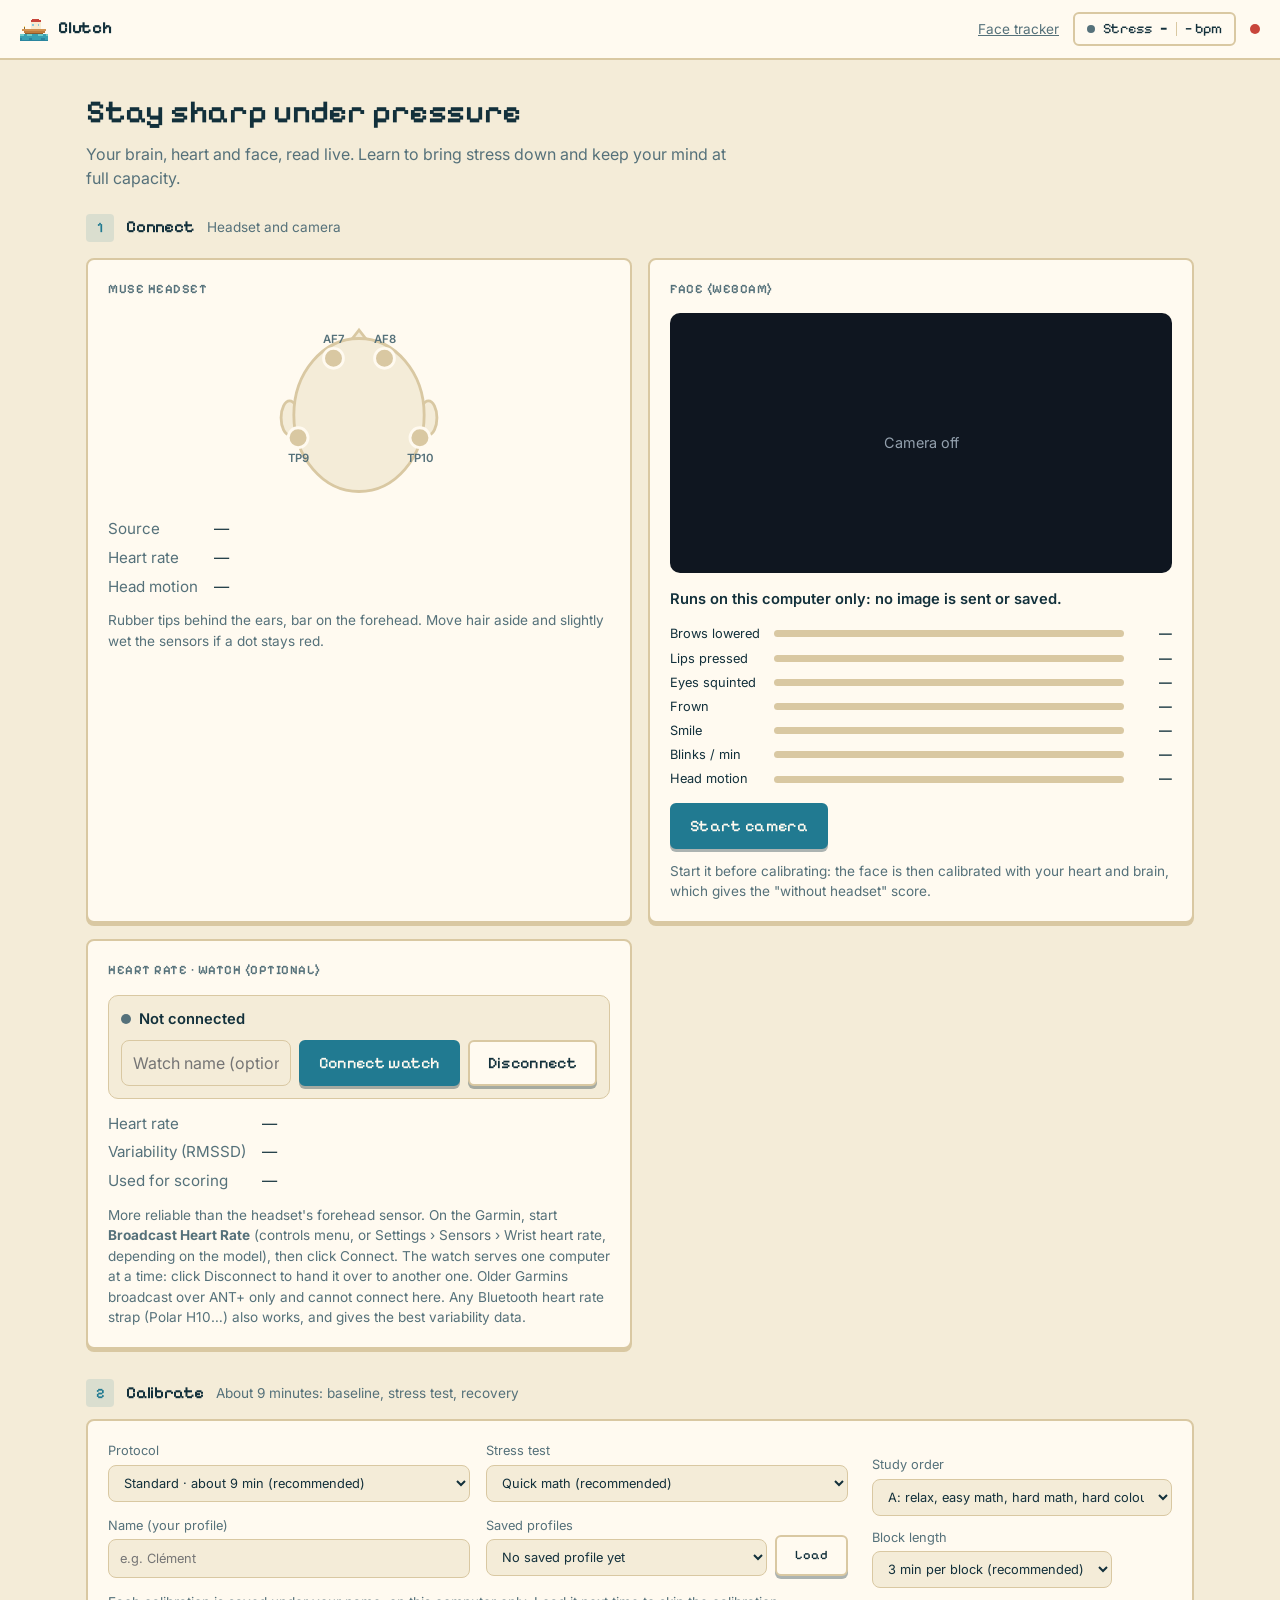
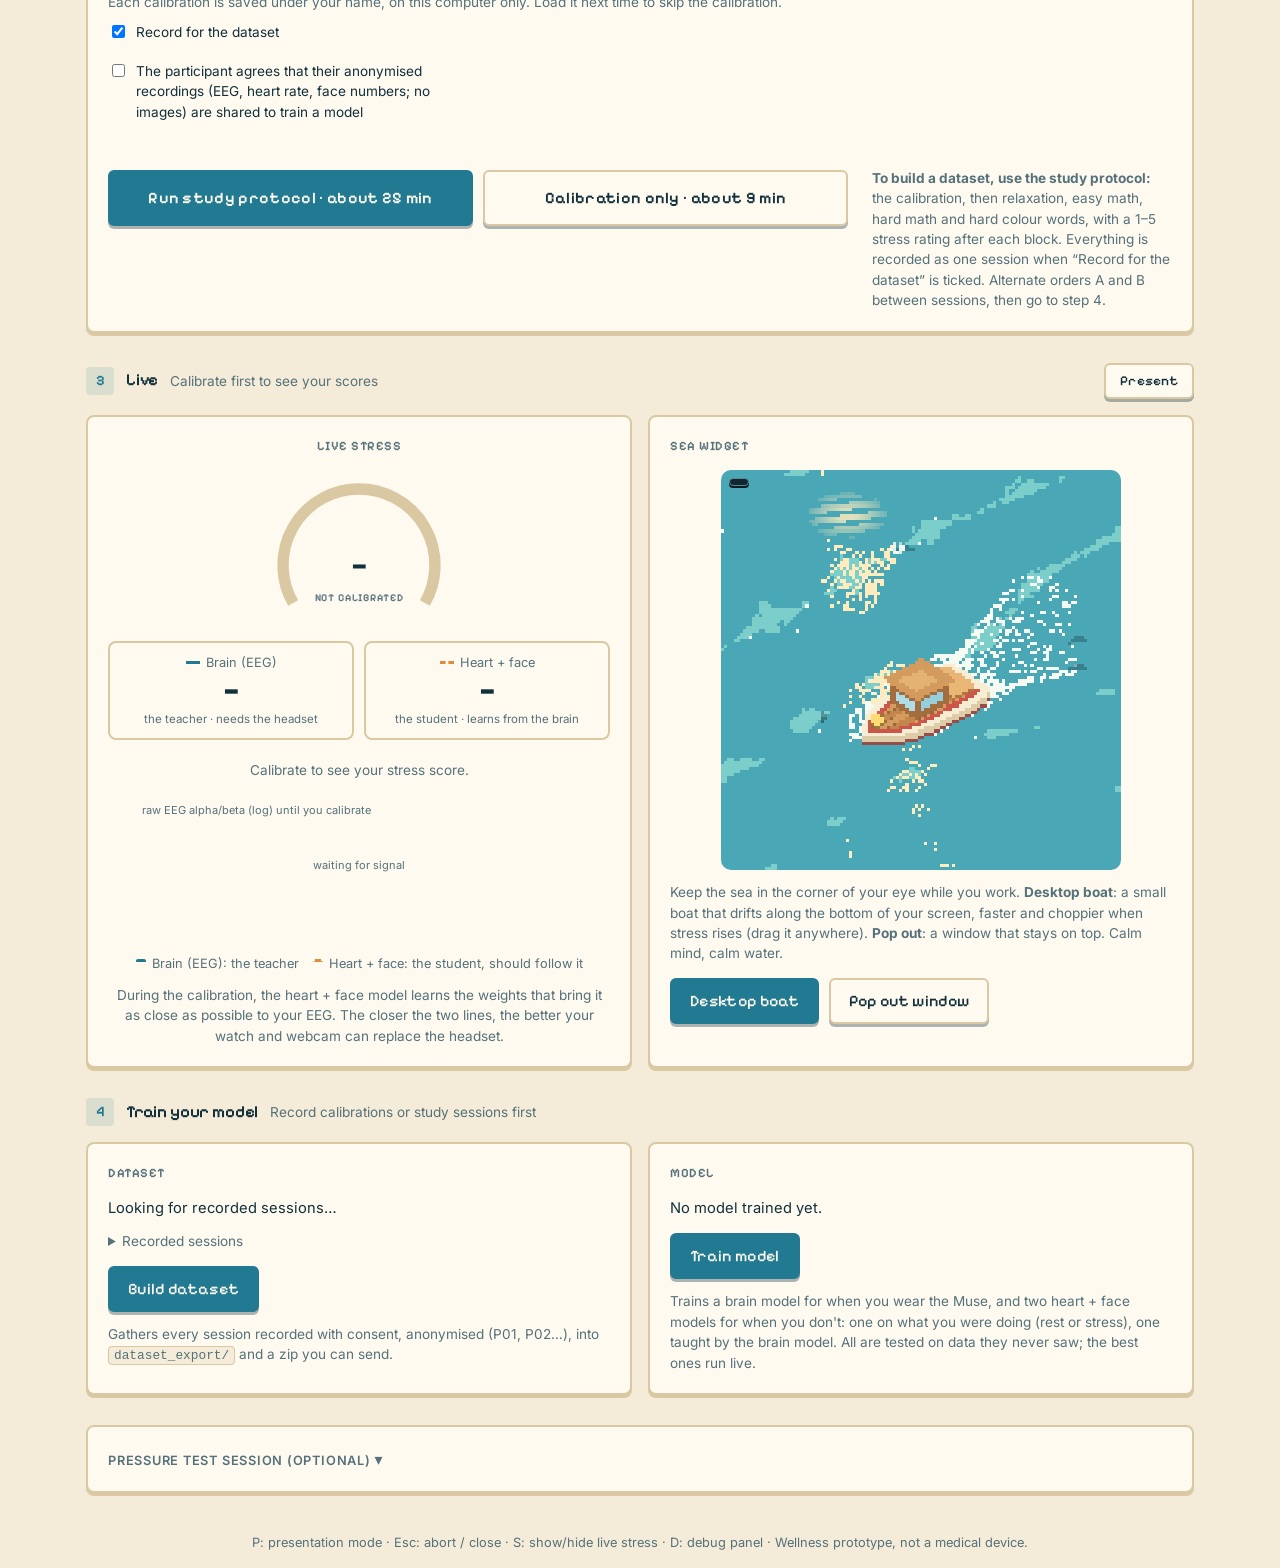
==== commit e4ba297a: "Live: remove the follow-the-brain line" ====
--- a/frontend/index.html
+++ b/frontend/index.html
@@ -176,7 +176,6 @@
               <div class="duo-item"><span><i class="line-body"></i>Heart + face</span><b data-live="stress-body">—</b>
                 <small id="body-src">the student · learns from the brain</small></div>
             </div>
-            <p class="match" id="match-line" hidden></p>
             <div class="chips" id="signal-chips"></div>
             <p class="muted small" id="calib-note">Calibrate to see your stress score.</p>
             <canvas id="chart-setup" class="chart" aria-label="Brain and heart + face scores over the last two minutes"></canvas>
